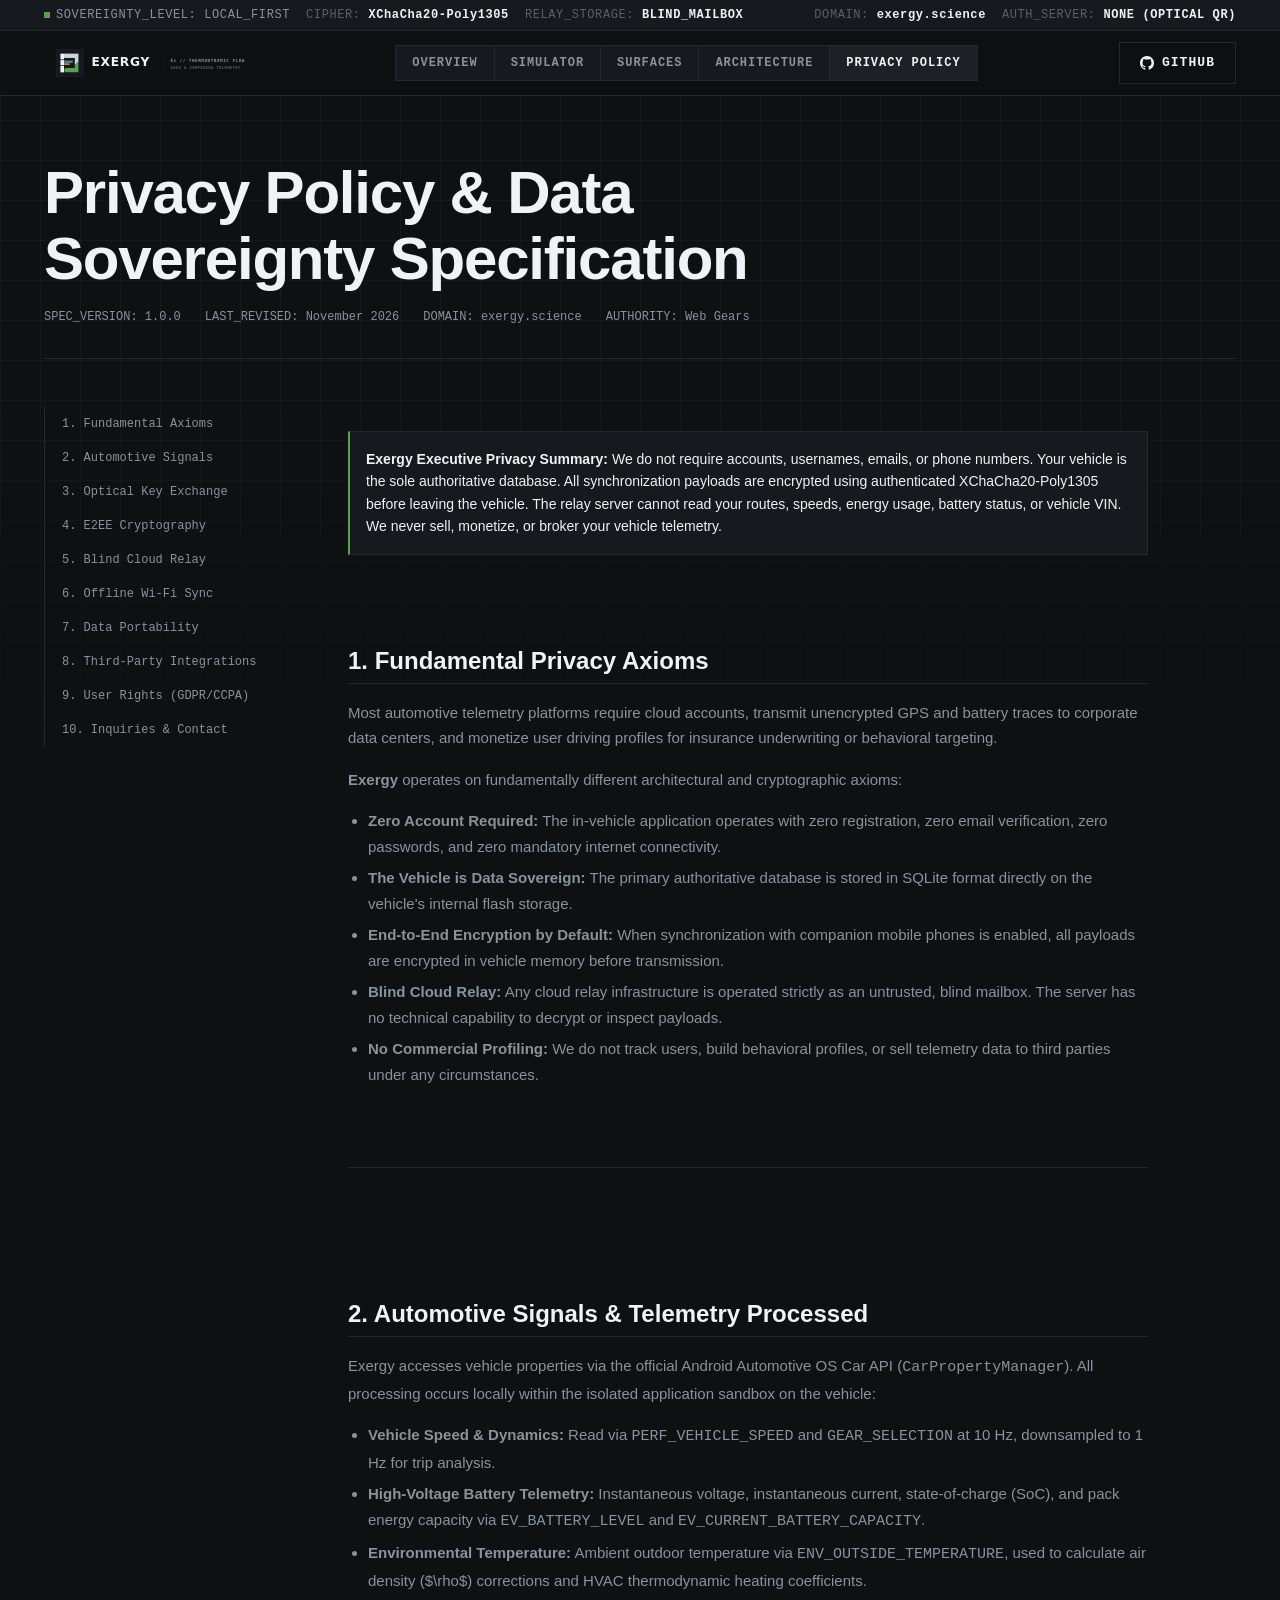
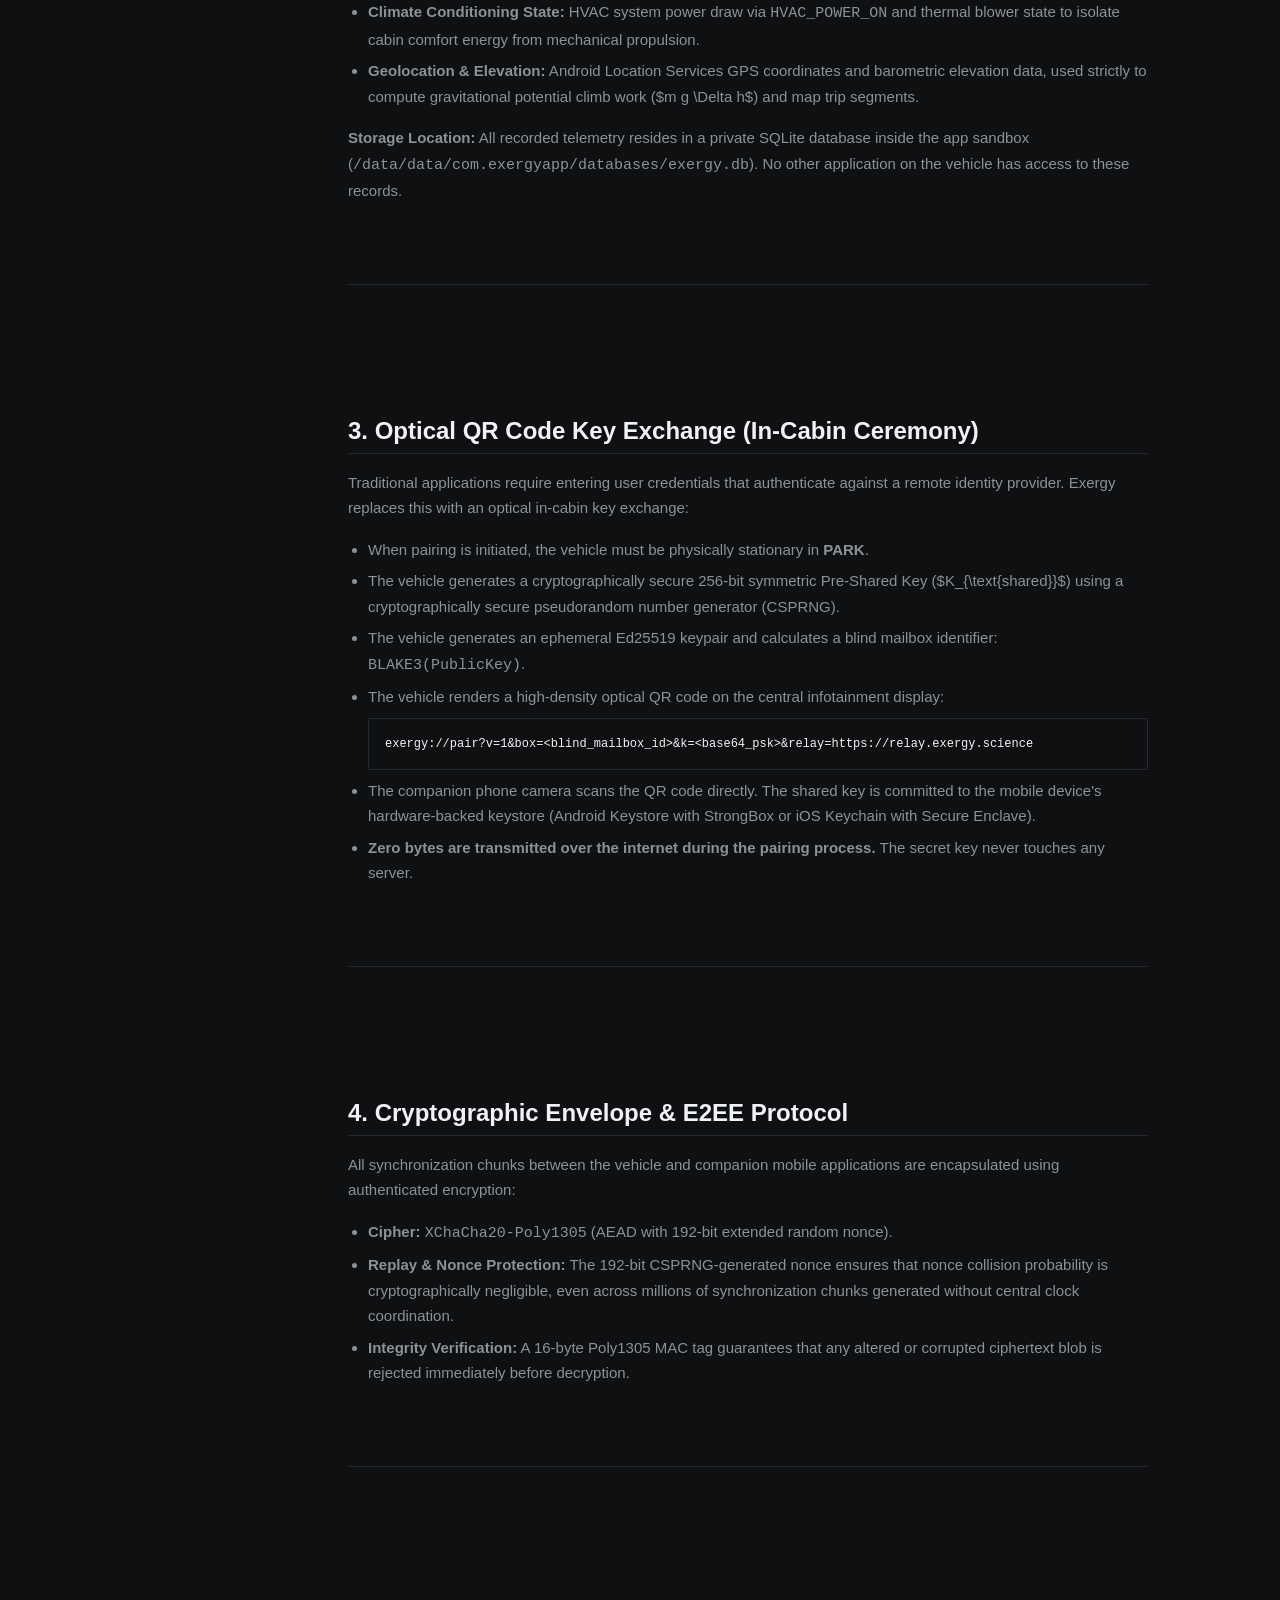
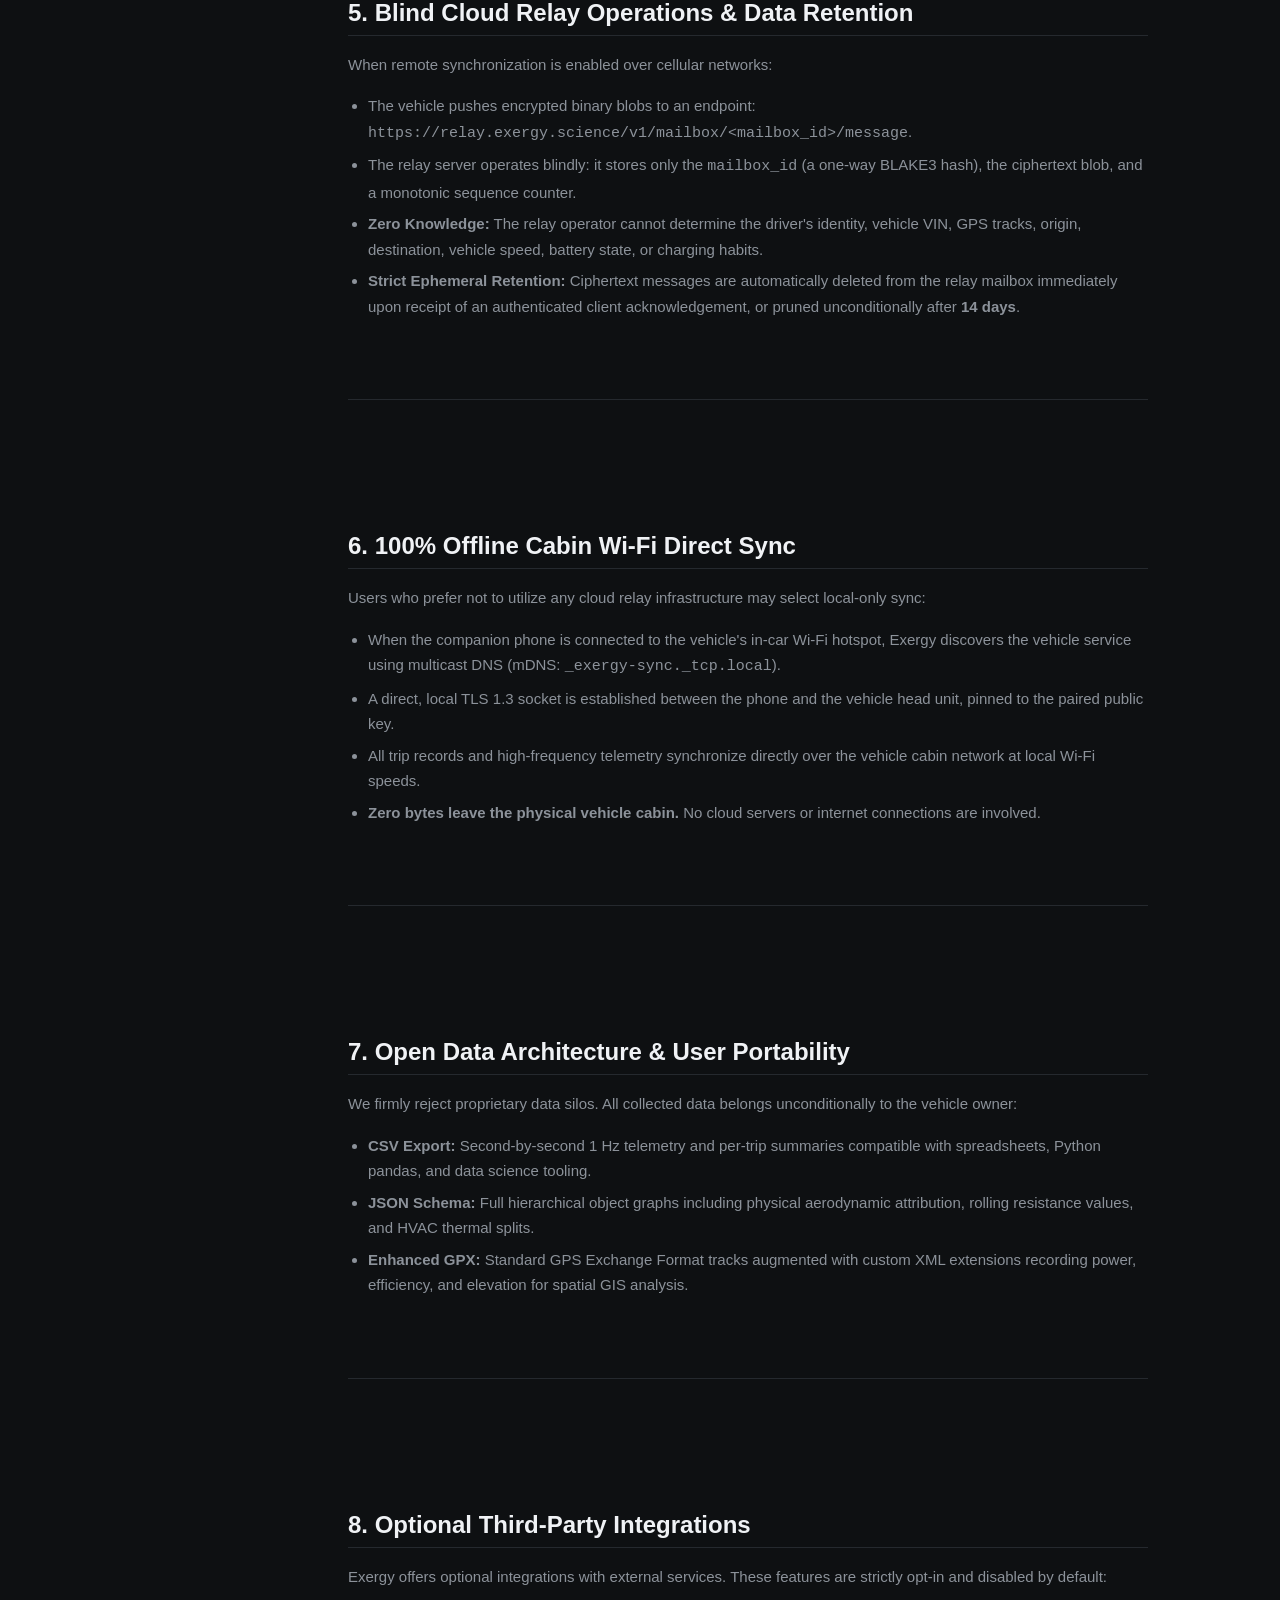
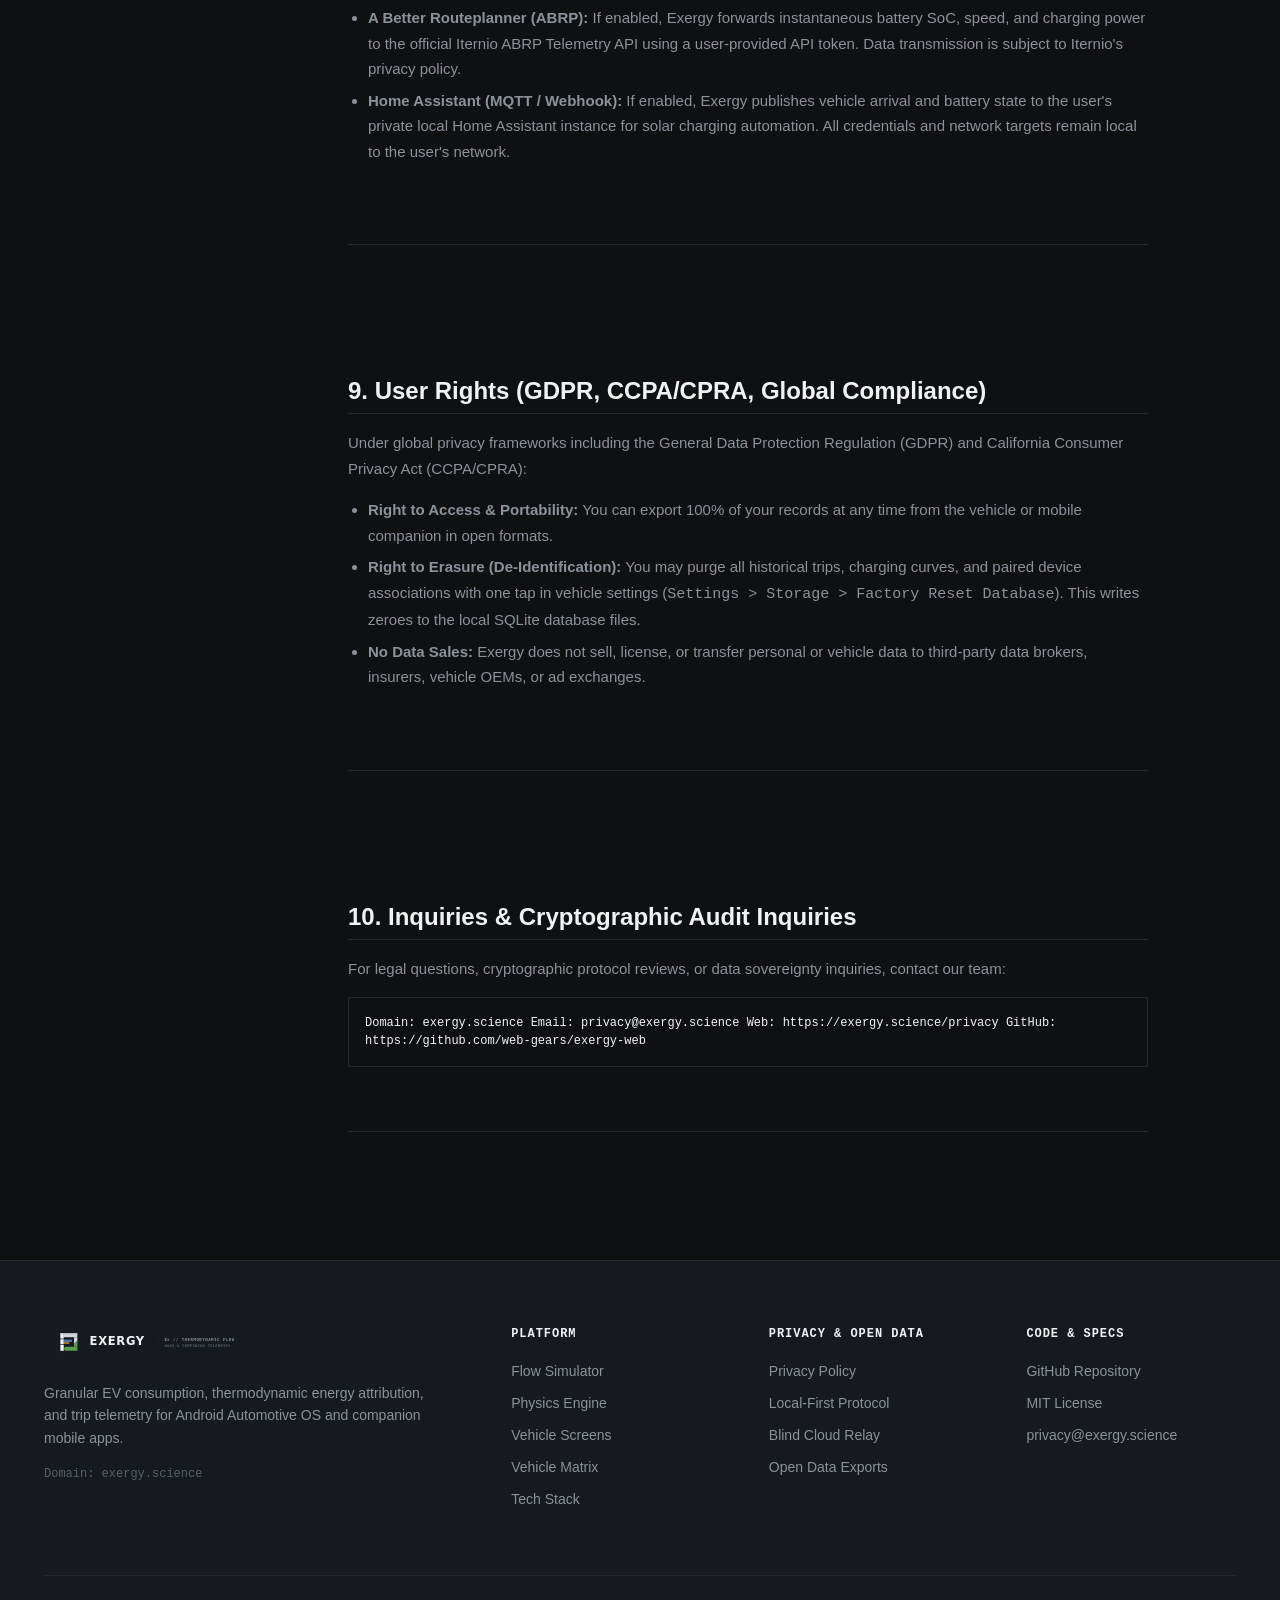
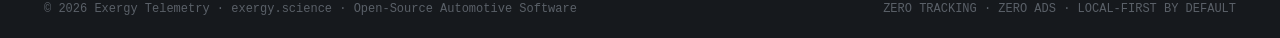
==== privacy/index.html @ 37d76671 "feat: landing page, privacy policy, and vercel deployment config for exergy.science" ====
<!DOCTYPE html>
<html lang="en">
<head>
  <meta charset="UTF-8">
  <meta name="viewport" content="width=device-width, initial-scale=1.0">
  <title>Privacy Policy — Exergy Telemetry (exergy.science)</title>
  <meta name="description" content="Official Privacy Policy and Zero-Knowledge Data Sovereignty Specification for Exergy EV telemetry on Android Automotive OS and companion mobile apps.">
  <link rel="canonical" href="https://exergy.science/privacy">

  <!-- Open Graph / Meta -->
  <meta property="og:type" content="article">
  <meta property="og:url" content="https://exergy.science/privacy">
  <meta property="og:title" content="Privacy Policy — Exergy Telemetry">
  <meta property="og:description" content="Local-first data sovereignty, zero-knowledge E2EE sync, and automotive telemetry privacy specification.">
  <meta property="og:image" content="https://exergy.science/assets/images/flow-car.jpg">

  <link rel="icon" type="image/svg+xml" href="/assets/favicon.svg">
  <link rel="stylesheet" href="/assets/css/style.css">
</head>
<body>

  <!-- Background Technical Drafting Grid -->
  <div class="drafting-grid-bg" aria-hidden="true"></div>

  <!-- Real-Time Telemetry Ticker -->
  <aside class="telemetry-ticker" aria-label="Privacy Protocol Specification">
    <div class="container">
      <div class="ticker-left">
        <span><span class="status-dot"></span>SOVEREIGNTY_LEVEL: LOCAL_FIRST</span>
        <span><span class="ticker-tag">CIPHER:</span> <span class="ticker-val">XChaCha20-Poly1305</span></span>
        <span><span class="ticker-tag">RELAY_STORAGE:</span> <span class="ticker-val">BLIND_MAILBOX</span></span>
      </div>
      <div class="ticker-right">
        <span><span class="ticker-tag">DOMAIN:</span> <span class="ticker-val">exergy.science</span></span>
        <span><span class="ticker-tag">AUTH_SERVER:</span> <span class="ticker-val">NONE (OPTICAL QR)</span></span>
      </div>
    </div>
  </aside>

  <!-- Global Site Header -->
  <header class="site-header">
    <div class="container">
      <a href="/" class="logo-link" aria-label="Exergy Homepage">
        <img src="/assets/logo.svg" alt="Exergy Logo" width="210" height="36">
      </a>
      
      <nav class="nav-links" aria-label="Main Navigation">
        <a href="/" class="nav-link">Overview</a>
        <a href="/#simulator" class="nav-link">Simulator</a>
        <a href="/#surfaces" class="nav-link">Surfaces</a>
        <a href="/#architecture" class="nav-link">Architecture</a>
        <a href="/privacy" class="nav-link active">Privacy Policy</a>
      </nav>

      <div class="header-actions">
        <a href="https://github.com/web-gears/exergy-web" target="_blank" rel="noopener noreferrer" class="btn btn-outline">
          <svg width="14" height="14" viewBox="0 0 24 24" fill="currentColor" aria-hidden="true">
            <path d="M12 0C5.37 0 0 5.37 0 12c0 5.31 3.435 9.795 8.205 11.385.6.105.825-.255.825-.57 0-.285-.015-1.23-.015-2.235-3.015.555-3.795-.735-4.035-1.41-.135-.345-.72-1.41-1.23-1.695-.42-.225-1.02-.78-.015-.795.945-.015 1.62.87 1.845 1.23 1.08 1.815 2.805 1.305 3.495.99.105-.78.42-1.305.765-1.605-2.67-.3-5.46-1.335-5.46-5.925 0-1.305.465-2.385 1.23-3.225-.12-.3-.54-1.53.12-3.18 0 0 1.005-.315 3.3 1.23.96-.27 1.98-.405 3-.405s2.04.135 3 .405c2.295-1.56 3.3-1.23 3.3-1.23.66 1.65.24 2.88.12 3.18.765.84 1.23 1.905 1.23 3.225 0 4.605-2.805 5.625-5.475 5.925.435.375.81 1.095.81 2.22 0 1.605-.015 2.895-.015 3.3 0 .315.225.69.825.57A12.02 12.02 0 0024 12c0-6.63-5.37-12-12-12z"/>
          </svg>
          GitHub
        </a>
      </div>
    </div>
  </header>

  <main class="doc-page">
    <div class="container">
      <div class="doc-header">
        <h1 class="hero-title" style="margin-bottom: var(--spacing-sm);">Privacy Policy &amp; Data Sovereignty Specification</h1>
        <div class="doc-meta">
          <span>SPEC_VERSION: 1.0.0</span>
          <span>LAST_REVISED: November 2026</span>
          <span>DOMAIN: exergy.science</span>
          <span>AUTHORITY: Web Gears</span>
        </div>
      </div>

      <div class="doc-content">
        <!-- Sidebar Navigation -->
        <aside class="doc-sidebar" aria-label="Privacy Sections">
          <nav class="doc-nav">
            <a href="#principles" class="active">1. Fundamental Axioms</a>
            <a href="#signals">2. Automotive Signals</a>
            <a href="#pairing">3. Optical Key Exchange</a>
            <a href="#encryption">4. E2EE Cryptography</a>
            <a href="#relay">5. Blind Cloud Relay</a>
            <a href="#offline">6. Offline Wi-Fi Sync</a>
            <a href="#exports">7. Data Portability</a>
            <a href="#thirdparty">8. Third-Party Integrations</a>
            <a href="#rights">9. User Rights (GDPR/CCPA)</a>
            <a href="#contact">10. Inquiries &amp; Contact</a>
          </nav>
        </aside>

        <!-- Main Document Body -->
        <article class="doc-body">
          <div class="doc-callout">
            <strong>Exergy Executive Privacy Summary:</strong> 
            We do not require accounts, usernames, emails, or phone numbers. 
            Your vehicle is the sole authoritative database. 
            All synchronization payloads are encrypted using authenticated XChaCha20-Poly1305 before leaving the vehicle. 
            The relay server cannot read your routes, speeds, energy usage, battery status, or vehicle VIN. 
            We never sell, monetize, or broker your vehicle telemetry.
          </div>

          <section id="principles" class="doc-section">
            <h2>1. Fundamental Privacy Axioms</h2>
            <p>
              Most automotive telemetry platforms require cloud accounts, transmit unencrypted GPS and battery traces to corporate data centers, and monetize user driving profiles for insurance underwriting or behavioral targeting.
            </p>
            <p>
              <strong>Exergy</strong> operates on fundamentally different architectural and cryptographic axioms:
            </p>
            <ul>
              <li><strong>Zero Account Required:</strong> The in-vehicle application operates with zero registration, zero email verification, zero passwords, and zero mandatory internet connectivity.</li>
              <li><strong>The Vehicle is Data Sovereign:</strong> The primary authoritative database is stored in SQLite format directly on the vehicle's internal flash storage.</li>
              <li><strong>End-to-End Encryption by Default:</strong> When synchronization with companion mobile phones is enabled, all payloads are encrypted in vehicle memory before transmission.</li>
              <li><strong>Blind Cloud Relay:</strong> Any cloud relay infrastructure is operated strictly as an untrusted, blind mailbox. The server has no technical capability to decrypt or inspect payloads.</li>
              <li><strong>No Commercial Profiling:</strong> We do not track users, build behavioral profiles, or sell telemetry data to third parties under any circumstances.</li>
            </ul>
          </section>

          <section id="signals" class="doc-section">
            <h2>2. Automotive Signals &amp; Telemetry Processed</h2>
            <p>
              Exergy accesses vehicle properties via the official Android Automotive OS Car API (<code>CarPropertyManager</code>). All processing occurs locally within the isolated application sandbox on the vehicle:
            </p>
            <ul>
              <li><strong>Vehicle Speed &amp; Dynamics:</strong> Read via <code>PERF_VEHICLE_SPEED</code> and <code>GEAR_SELECTION</code> at 10 Hz, downsampled to 1 Hz for trip analysis.</li>
              <li><strong>High-Voltage Battery Telemetry:</strong> Instantaneous voltage, instantaneous current, state-of-charge (SoC), and pack energy capacity via <code>EV_BATTERY_LEVEL</code> and <code>EV_CURRENT_BATTERY_CAPACITY</code>.</li>
              <li><strong>Environmental Temperature:</strong> Ambient outdoor temperature via <code>ENV_OUTSIDE_TEMPERATURE</code>, used to calculate air density ($\rho$) corrections and HVAC thermodynamic heating coefficients.</li>
              <li><strong>Climate Conditioning State:</strong> HVAC system power draw via <code>HVAC_POWER_ON</code> and thermal blower state to isolate cabin comfort energy from mechanical propulsion.</li>
              <li><strong>Geolocation &amp; Elevation:</strong> Android Location Services GPS coordinates and barometric elevation data, used strictly to compute gravitational potential climb work ($m g \Delta h$) and map trip segments.</li>
            </ul>
            <p>
              <strong>Storage Location:</strong> All recorded telemetry resides in a private SQLite database inside the app sandbox (<code>/data/data/com.exergyapp/databases/exergy.db</code>). No other application on the vehicle has access to these records.
            </p>
          </section>

          <section id="pairing" class="doc-section">
            <h2>3. Optical QR Code Key Exchange (In-Cabin Ceremony)</h2>
            <p>
              Traditional applications require entering user credentials that authenticate against a remote identity provider. Exergy replaces this with an optical in-cabin key exchange:
            </p>
            <ul>
              <li>When pairing is initiated, the vehicle must be physically stationary in <strong>PARK</strong>.</li>
              <li>The vehicle generates a cryptographically secure 256-bit symmetric Pre-Shared Key ($K_{\text{shared}}$) using a cryptographically secure pseudorandom number generator (CSPRNG).</li>
              <li>The vehicle generates an ephemeral Ed25519 keypair and calculates a blind mailbox identifier: <code>BLAKE3(PublicKey)</code>.</li>
              <li>The vehicle renders a high-density optical QR code on the central infotainment display:
                <pre class="code-block" style="margin: 8px 0;">exergy://pair?v=1&amp;box=&lt;blind_mailbox_id&gt;&amp;k=&lt;base64_psk&gt;&amp;relay=https://relay.exergy.science</pre>
              </li>
              <li>The companion phone camera scans the QR code directly. The shared key is committed to the mobile device's hardware-backed keystore (Android Keystore with StrongBox or iOS Keychain with Secure Enclave).</li>
              <li><strong>Zero bytes are transmitted over the internet during the pairing process.</strong> The secret key never touches any server.</li>
            </ul>
          </section>

          <section id="encryption" class="doc-section">
            <h2>4. Cryptographic Envelope &amp; E2EE Protocol</h2>
            <p>
              All synchronization chunks between the vehicle and companion mobile applications are encapsulated using authenticated encryption:
            </p>
            <ul>
              <li><strong>Cipher:</strong> <code>XChaCha20-Poly1305</code> (AEAD with 192-bit extended random nonce).</li>
              <li><strong>Replay &amp; Nonce Protection:</strong> The 192-bit CSPRNG-generated nonce ensures that nonce collision probability is cryptographically negligible, even across millions of synchronization chunks generated without central clock coordination.</li>
              <li><strong>Integrity Verification:</strong> A 16-byte Poly1305 MAC tag guarantees that any altered or corrupted ciphertext blob is rejected immediately before decryption.</li>
            </ul>
          </section>

          <section id="relay" class="doc-section">
            <h2>5. Blind Cloud Relay Operations &amp; Data Retention</h2>
            <p>
              When remote synchronization is enabled over cellular networks:
            </p>
            <ul>
              <li>The vehicle pushes encrypted binary blobs to an endpoint: <code>https://relay.exergy.science/v1/mailbox/&lt;mailbox_id&gt;/message</code>.</li>
              <li>The relay server operates blindly: it stores only the <code>mailbox_id</code> (a one-way BLAKE3 hash), the ciphertext blob, and a monotonic sequence counter.</li>
              <li><strong>Zero Knowledge:</strong> The relay operator cannot determine the driver's identity, vehicle VIN, GPS tracks, origin, destination, vehicle speed, battery state, or charging habits.</li>
              <li><strong>Strict Ephemeral Retention:</strong> Ciphertext messages are automatically deleted from the relay mailbox immediately upon receipt of an authenticated client acknowledgement, or pruned unconditionally after <strong>14 days</strong>.</li>
            </ul>
          </section>

          <section id="offline" class="doc-section">
            <h2>6. 100% Offline Cabin Wi-Fi Direct Sync</h2>
            <p>
              Users who prefer not to utilize any cloud relay infrastructure may select local-only sync:
            </p>
            <ul>
              <li>When the companion phone is connected to the vehicle's in-car Wi-Fi hotspot, Exergy discovers the vehicle service using multicast DNS (mDNS: <code>_exergy-sync._tcp.local</code>).</li>
              <li>A direct, local TLS 1.3 socket is established between the phone and the vehicle head unit, pinned to the paired public key.</li>
              <li>All trip records and high-frequency telemetry synchronize directly over the vehicle cabin network at local Wi-Fi speeds.</li>
              <li><strong>Zero bytes leave the physical vehicle cabin.</strong> No cloud servers or internet connections are involved.</li>
            </ul>
          </section>

          <section id="exports" class="doc-section">
            <h2>7. Open Data Architecture &amp; User Portability</h2>
            <p>
              We firmly reject proprietary data silos. All collected data belongs unconditionally to the vehicle owner:
            </p>
            <ul>
              <li><strong>CSV Export:</strong> Second-by-second 1 Hz telemetry and per-trip summaries compatible with spreadsheets, Python pandas, and data science tooling.</li>
              <li><strong>JSON Schema:</strong> Full hierarchical object graphs including physical aerodynamic attribution, rolling resistance values, and HVAC thermal splits.</li>
              <li><strong>Enhanced GPX:</strong> Standard GPS Exchange Format tracks augmented with custom XML extensions recording power, efficiency, and elevation for spatial GIS analysis.</li>
            </ul>
          </section>

          <section id="thirdparty" class="doc-section">
            <h2>8. Optional Third-Party Integrations</h2>
            <p>
              Exergy offers optional integrations with external services. These features are strictly opt-in and disabled by default:
            </p>
            <ul>
              <li><strong>A Better Routeplanner (ABRP):</strong> If enabled, Exergy forwards instantaneous battery SoC, speed, and charging power to the official Iternio ABRP Telemetry API using a user-provided API token. Data transmission is subject to Iternio's privacy policy.</li>
              <li><strong>Home Assistant (MQTT / Webhook):</strong> If enabled, Exergy publishes vehicle arrival and battery state to the user's private local Home Assistant instance for solar charging automation. All credentials and network targets remain local to the user's network.</li>
            </ul>
          </section>

          <section id="rights" class="doc-section">
            <h2>9. User Rights (GDPR, CCPA/CPRA, Global Compliance)</h2>
            <p>
              Under global privacy frameworks including the General Data Protection Regulation (GDPR) and California Consumer Privacy Act (CCPA/CPRA):
            </p>
            <ul>
              <li><strong>Right to Access &amp; Portability:</strong> You can export 100% of your records at any time from the vehicle or mobile companion in open formats.</li>
              <li><strong>Right to Erasure (De-Identification):</strong> You may purge all historical trips, charging curves, and paired device associations with one tap in vehicle settings (<code>Settings &gt; Storage &gt; Factory Reset Database</code>). This writes zeroes to the local SQLite database files.</li>
              <li><strong>No Data Sales:</strong> Exergy does not sell, license, or transfer personal or vehicle data to third-party data brokers, insurers, vehicle OEMs, or ad exchanges.</li>
            </ul>
          </section>

          <section id="contact" class="doc-section">
            <h2>10. Inquiries &amp; Cryptographic Audit Inquiries</h2>
            <p>
              For legal questions, cryptographic protocol reviews, or data sovereignty inquiries, contact our team:
            </p>
            <div class="code-block" style="margin-top: 12px;">
Domain: exergy.science
Email:  privacy@exergy.science
Web:    https://exergy.science/privacy
GitHub: https://github.com/web-gears/exergy-web</div>
          </section>
        </article>
      </div>
    </div>
  </main>

  <!-- Site Footer -->
  <footer class="site-footer">
    <div class="container">
      <div class="footer-grid">
        <div class="footer-brand">
          <img src="/assets/logo.svg" alt="Exergy" width="200" height="34">
          <p>
            Granular EV consumption, thermodynamic energy attribution, and trip telemetry for Android Automotive OS and companion mobile apps.
          </p>
          <div style="margin-top: 16px; font-family: var(--font-mono); font-size: 0.75rem; color: var(--text-muted);">
            Domain: <code>exergy.science</code>
          </div>
        </div>

        <div class="footer-col">
          <h5>Platform</h5>
          <ul class="footer-links">
            <li><a href="/#simulator">Flow Simulator</a></li>
            <li><a href="/#physics">Physics Engine</a></li>
            <li><a href="/#surfaces">Vehicle Screens</a></li>
            <li><a href="/#compatibility">Vehicle Matrix</a></li>
            <li><a href="/#architecture">Tech Stack</a></li>
          </ul>
        </div>

        <div class="footer-col">
          <h5>Privacy &amp; Open Data</h5>
          <ul class="footer-links">
            <li><a href="/privacy">Privacy Policy</a></li>
            <li><a href="/#privacy">Local-First Protocol</a></li>
            <li><a href="/#privacy">Blind Cloud Relay</a></li>
            <li><a href="/#privacy">Open Data Exports</a></li>
          </ul>
        </div>

        <div class="footer-col">
          <h5>Code &amp; Specs</h5>
          <ul class="footer-links">
            <li><a href="https://github.com/web-gears/exergy-web" target="_blank" rel="noopener noreferrer">GitHub Repository</a></li>
            <li><a href="https://github.com/web-gears/exergy-web/blob/main/LICENSE" target="_blank" rel="noopener noreferrer">MIT License</a></li>
            <li><a href="mailto:privacy@exergy.science">privacy@exergy.science</a></li>
          </ul>
        </div>
      </div>

      <div class="footer-bottom">
        <div>© 2026 Exergy Telemetry · exergy.science · Open-Source Automotive Software</div>
        <div>ZERO TRACKING · ZERO ADS · LOCAL-FIRST BY DEFAULT</div>
      </div>
    </div>
  </footer>

  <script src="/assets/js/main.js"></script>
</body>
</html>
---- assets/css/style.css ----
/* ==========================================================================
   EXERGY // THERMODYNAMIC EV TELEMETRY DESIGN SYSTEM
   Direction 2: Thermodynamic Sankey & Grassmann Flow
   Drafting grid, zero radius, 1px hairlines, tabular figures, physical sinks
   ========================================================================== */

:root {
  --canvas-dark: #0E1012;
  --surface-dark: #16191D;
  --surface-elevated: #1D2126;
  --surface-active: #22272E;
  --border-hairline: #25292E;
  --border-active: #383E46;
  --border-focus: #FFFFFF;
  --border-subtle: #1C2024;

  --text-primary: #F0F2F5;
  --text-secondary: #8C929A;
  --text-muted: #5A6068;

  /* Thermodynamic Energy Sink Streams */
  --sink-traction: #D0D4D8;
  --sink-climate: #4E79A7;
  --sink-climb: #E19C24;
  --sink-auxiliary: #9B7BB8;
  --sink-standby: #33373B;
  --sink-regen: #59A14F;

  --font-sans: 'Inter', -apple-system, BlinkMacSystemFont, "Segoe UI", Roboto, "Helvetica Neue", Arial, sans-serif;
  --font-mono: 'JetBrains Mono', 'Roboto Mono', 'SF Mono', Menlo, Consolas, "Liberation Mono", monospace;

  --spacing-xs: 4px;
  --spacing-sm: 8px;
  --spacing-md: 16px;
  --spacing-lg: 24px;
  --spacing-xl: 32px;
  --spacing-2xl: 48px;
  --spacing-3xl: 64px;

  --container-max: 1240px;
}

/* Base Reset & Reset Geometry to Strict 0px Radius */
*, *::before, *::after {
  box-sizing: border-box;
  margin: 0;
  padding: 0;
  border-radius: 0 !important;
}

html {
  font-size: 16px;
  background-color: var(--canvas-dark);
  color: var(--text-primary);
  font-family: var(--font-sans);
  line-height: 1.5;
  text-rendering: optimizeLegibility;
  -webkit-font-smoothing: antialiased;
  -moz-osx-font-smoothing: grayscale;
  scroll-behavior: smooth;
}

body {
  min-height: 100vh;
  background-color: var(--canvas-dark);
  color: var(--text-primary);
  display: flex;
  flex-direction: column;
  position: relative;
  overflow-x: hidden;
}

/* Browser Surface Styling */
::selection {
  background: var(--sink-climate);
  color: #FFFFFF;
}

::-webkit-scrollbar {
  width: 8px;
  height: 8px;
}

::-webkit-scrollbar-track {
  background: var(--canvas-dark);
  border-left: 1px solid var(--border-hairline);
}

::-webkit-scrollbar-thumb {
  background: var(--border-active);
  border: 1px solid var(--canvas-dark);
}

::-webkit-scrollbar-thumb:hover {
  background: var(--text-muted);
}

a {
  color: inherit;
  text-decoration: none;
}

a:focus-visible, button:focus-visible, input:focus-visible {
  outline: 1px solid var(--border-focus);
  outline-offset: 2px;
}

button {
  font-family: inherit;
  cursor: pointer;
  background: none;
  border: none;
}

/* Engineering Drafting Grid Background */
.drafting-grid-bg {
  position: absolute;
  top: 0;
  left: 0;
  right: 0;
  height: 800px;
  background-image: 
    linear-gradient(to right, rgba(37, 41, 46, 0.35) 1px, transparent 1px),
    linear-gradient(to bottom, rgba(37, 41, 46, 0.35) 1px, transparent 1px);
  background-size: 40px 40px;
  pointer-events: none;
  z-index: 0;
  mask-image: linear-gradient(to bottom, black 50%, transparent 100%);
  -webkit-mask-image: linear-gradient(to bottom, black 50%, transparent 100%);
}

.container {
  width: 100%;
  max-width: var(--container-max);
  margin-left: auto;
  margin-right: auto;
  padding-left: var(--spacing-lg);
  padding-right: var(--spacing-lg);
  position: relative;
  z-index: 1;
}

/* Top Telemetry Ticker Bar */
.telemetry-ticker {
  background: var(--surface-dark);
  border-bottom: 1px solid var(--border-hairline);
  font-family: var(--font-mono);
  font-size: 0.75rem;
  letter-spacing: 0.05em;
  color: var(--text-secondary);
  padding: 6px 0;
  position: relative;
  z-index: 50;
}

.telemetry-ticker .container {
  display: flex;
  align-items: center;
  justify-content: space-between;
  flex-wrap: wrap;
  gap: var(--spacing-md);
}

.ticker-left, .ticker-right {
  display: flex;
  align-items: center;
  gap: var(--spacing-md);
}

.status-dot {
  display: inline-block;
  width: 6px;
  height: 6px;
  background-color: var(--sink-regen);
  margin-right: 6px;
}

.ticker-tag {
  color: var(--text-muted);
}

.ticker-val {
  color: var(--text-primary);
  font-variant-numeric: tabular-nums;
  font-weight: 600;
}

/* Primary Header */
.site-header {
  background: rgba(14, 16, 18, 0.95);
  backdrop-filter: blur(8px);
  border-bottom: 1px solid var(--border-hairline);
  position: sticky;
  top: 0;
  z-index: 100;
}

.site-header .container {
  display: flex;
  align-items: center;
  justify-content: space-between;
  height: 64px;
}

.logo-link {
  display: flex;
  align-items: center;
  gap: var(--spacing-sm);
}

.nav-links {
  display: flex;
  align-items: center;
  gap: 1px;
  background: var(--border-hairline);
  border: 1px solid var(--border-hairline);
}

.nav-link {
  background: var(--surface-dark);
  padding: 8px 16px;
  font-family: var(--font-mono);
  font-size: 0.75rem;
  font-weight: 600;
  letter-spacing: 0.08em;
  text-transform: uppercase;
  color: var(--text-secondary);
  transition: color 0.15s ease, background 0.15s ease;
}

.nav-link:hover, .nav-link.active {
  background: var(--surface-elevated);
  color: var(--text-primary);
}

.header-actions {
  display: flex;
  align-items: center;
  gap: var(--spacing-md);
}

/* Hairline Buttons */
.btn {
  display: inline-flex;
  align-items: center;
  justify-content: center;
  gap: var(--spacing-sm);
  padding: 10px 20px;
  font-family: var(--font-mono);
  font-size: 0.8125rem;
  font-weight: 700;
  letter-spacing: 0.08em;
  text-transform: uppercase;
  transition: all 0.15s ease;
  white-space: nowrap;
}

.btn-primary {
  background: var(--text-primary);
  color: var(--canvas-dark);
  border: 1px solid var(--text-primary);
}

.btn-primary:hover {
  background: #FFFFFF;
  border-color: #FFFFFF;
  box-shadow: 0 0 0 1px #FFFFFF;
}

.btn-outline {
  background: transparent;
  color: var(--text-primary);
  border: 1px solid var(--border-hairline);
}

.btn-outline:hover {
  background: var(--surface-dark);
  border-color: var(--text-secondary);
}

.btn-sink-regen {
  background: rgba(89, 161, 79, 0.1);
  border: 1px solid var(--sink-regen);
  color: #71BF65;
}

.btn-sink-regen:hover {
  background: rgba(89, 161, 79, 0.2);
}

/* Typography Scale */
h1, h2, h3, h4 {
  font-family: var(--font-sans);
  color: var(--text-primary);
  font-feature-settings: "tnum" 1, "zero" 1;
  font-variant-numeric: tabular-nums;
}

.hero-title {
  font-size: clamp(2.25rem, 5vw, 3.75rem);
  font-weight: 700;
  line-height: 1.1;
  letter-spacing: -0.02em;
  margin-bottom: var(--spacing-lg);
  max-width: 820px;
}

.hero-subtitle {
  font-size: clamp(1rem, 2vw, 1.25rem);
  font-weight: 400;
  line-height: 1.6;
  color: var(--text-secondary);
  max-width: 760px;
  margin-bottom: var(--spacing-xl);
}

.section-title {
  font-size: clamp(1.75rem, 3.5vw, 2.5rem);
  font-weight: 700;
  line-height: 1.15;
  letter-spacing: -0.015em;
  margin-bottom: var(--spacing-md);
}

.section-desc {
  font-size: 1.0625rem;
  line-height: 1.6;
  color: var(--text-secondary);
  max-width: 720px;
  margin-bottom: var(--spacing-2xl);
}

.mono-heading {
  font-family: var(--font-mono);
  font-size: 0.8125rem;
  font-weight: 700;
  letter-spacing: 0.08em;
  text-transform: uppercase;
  color: var(--text-muted);
}

/* Sections Structure */
section {
  padding: var(--spacing-3xl) 0;
  position: relative;
  border-bottom: 1px solid var(--border-hairline);
}

/* Hero Section */
.hero-section {
  padding-top: var(--spacing-3xl);
  padding-bottom: var(--spacing-3xl);
}

.hero-top-meta {
  display: flex;
  align-items: center;
  gap: var(--spacing-md);
  margin-bottom: var(--spacing-lg);
  flex-wrap: wrap;
}

.badge-hairline {
  display: inline-flex;
  align-items: center;
  gap: 6px;
  border: 1px solid var(--border-hairline);
  background: var(--surface-dark);
  padding: 4px 10px;
  font-family: var(--font-mono);
  font-size: 0.75rem;
  font-weight: 600;
  letter-spacing: 0.06em;
  color: var(--text-secondary);
  text-transform: uppercase;
}

.badge-hairline.highlight {
  border-color: var(--sink-climate);
  color: #7AA2CF;
}

.hero-cta-group {
  display: flex;
  align-items: center;
  gap: var(--spacing-md);
  flex-wrap: wrap;
  margin-bottom: var(--spacing-3xl);
}

/* Interactive Grassmann / Sankey Telemetry Console */
.flow-simulator-deck {
  background: var(--surface-dark);
  border: 1px solid var(--border-hairline);
  padding: var(--spacing-xl);
  margin-top: var(--spacing-xl);
}

.deck-header {
  display: flex;
  align-items: center;
  justify-content: space-between;
  border-bottom: 1px solid var(--border-hairline);
  padding-bottom: var(--spacing-md);
  margin-bottom: var(--spacing-lg);
  flex-wrap: wrap;
  gap: var(--spacing-md);
}

.deck-title {
  display: flex;
  align-items: center;
  gap: var(--spacing-md);
}

.deck-title h3 {
  font-size: 1.125rem;
  font-weight: 600;
}

.deck-controls {
  display: grid;
  grid-template-columns: repeat(auto-fit, minmax(200px, 1fr));
  gap: var(--spacing-md);
  margin-bottom: var(--spacing-xl);
  background: var(--canvas-dark);
  border: 1px solid var(--border-hairline);
  padding: var(--spacing-md);
}

.control-item {
  display: flex;
  flex-direction: column;
  gap: 6px;
}

.control-label {
  font-family: var(--font-mono);
  font-size: 0.6875rem;
  font-weight: 700;
  text-transform: uppercase;
  letter-spacing: 0.08em;
  color: var(--text-secondary);
  display: flex;
  justify-content: space-between;
}

.control-val {
  color: var(--text-primary);
  font-variant-numeric: tabular-nums;
  font-weight: 700;
}

input[type="range"] {
  -webkit-appearance: none;
  appearance: none;
  width: 100%;
  height: 4px;
  background: var(--border-hairline);
  outline: none;
}

input[type="range"]::-webkit-slider-thumb {
  -webkit-appearance: none;
  appearance: none;
  width: 14px;
  height: 14px;
  background: var(--text-primary);
  cursor: pointer;
  border: 1px solid var(--canvas-dark);
}

input[type="range"]::-moz-range-thumb {
  width: 14px;
  height: 14px;
  background: var(--text-primary);
  cursor: pointer;
  border: 1px solid var(--canvas-dark);
}

/* Segmented Switcher for HVAC Mode */
.segmented-mode-switch {
  display: flex;
  border: 1px solid var(--border-hairline);
  background: var(--canvas-dark);
}

.mode-btn {
  flex: 1;
  padding: 6px 10px;
  font-family: var(--font-mono);
  font-size: 0.6875rem;
  font-weight: 700;
  letter-spacing: 0.06em;
  text-transform: uppercase;
  color: var(--text-secondary);
  text-align: center;
  border-right: 1px solid var(--border-hairline);
  transition: all 0.1s ease;
}

.mode-btn:last-child {
  border-right: none;
}

.mode-btn.active {
  background: var(--surface-elevated);
  color: var(--text-primary);
}

/* SVG Sankey Diagram Canvas */
.flow-svg-container {
  width: 100%;
  background: var(--canvas-dark);
  border: 1px solid var(--border-hairline);
  padding: var(--spacing-lg);
  overflow-x: auto;
}

.flow-svg {
  width: 100%;
  min-width: 720px;
  height: auto;
  display: block;
}

/* Physics Attribution Breakdown Section */
.attribution-grid {
  display: grid;
  grid-template-columns: repeat(auto-fit, minmax(320px, 1fr));
  gap: var(--spacing-lg);
}

.physics-card {
  background: var(--surface-dark);
  border: 1px solid var(--border-hairline);
  padding: var(--spacing-lg);
  display: flex;
  flex-direction: column;
}

.physics-header {
  display: flex;
  align-items: center;
  justify-content: space-between;
  margin-bottom: var(--spacing-md);
  padding-bottom: var(--spacing-sm);
  border-bottom: 1px solid var(--border-hairline);
}

.sink-indicator {
  display: inline-flex;
  align-items: center;
  gap: 8px;
  font-family: var(--font-mono);
  font-size: 0.75rem;
  font-weight: 700;
  letter-spacing: 0.08em;
  text-transform: uppercase;
}

.sink-bar {
  width: 10px;
  height: 10px;
}

.physics-formula {
  background: var(--canvas-dark);
  border: 1px solid var(--border-hairline);
  font-family: var(--font-mono);
  font-size: 0.8125rem;
  padding: var(--spacing-sm) var(--spacing-md);
  margin-bottom: var(--spacing-md);
  color: var(--text-primary);
}

.physics-body {
  font-size: 0.875rem;
  line-height: 1.6;
  color: var(--text-secondary);
  flex-grow: 1;
}

/* Side-by-Side Comparison Box */
.comparison-container {
  display: grid;
  grid-template-columns: 1fr 1fr;
  gap: 1px;
  background: var(--border-hairline);
  border: 1px solid var(--border-hairline);
  margin-top: var(--spacing-2xl);
}

.comparison-col {
  background: var(--surface-dark);
  padding: var(--spacing-xl);
}

.comparison-col.bad {
  border-left: 2px solid var(--text-muted);
}

.comparison-col.good {
  border-left: 2px solid var(--sink-regen);
}

.comparison-tag {
  font-family: var(--font-mono);
  font-size: 0.6875rem;
  font-weight: 700;
  letter-spacing: 0.08em;
  text-transform: uppercase;
  margin-bottom: var(--spacing-sm);
}

.comparison-col.bad .comparison-tag {
  color: var(--text-muted);
}

.comparison-col.good .comparison-tag {
  color: var(--sink-regen);
}

.comparison-metric {
  font-size: 2.25rem;
  font-weight: 700;
  font-variant-numeric: tabular-nums;
  margin-bottom: var(--spacing-sm);
}

.comparison-expl {
  font-size: 0.875rem;
  line-height: 1.6;
  color: var(--text-secondary);
}

/* Interactive Surface Showcase */
.showcase-deck {
  background: var(--surface-dark);
  border: 1px solid var(--border-hairline);
}

.showcase-tabs {
  display: flex;
  background: var(--border-hairline);
  gap: 1px;
  overflow-x: auto;
  border-bottom: 1px solid var(--border-hairline);
}

.showcase-tab {
  flex: 1;
  min-width: 180px;
  background: var(--surface-dark);
  padding: 16px 20px;
  font-family: var(--font-mono);
  font-size: 0.75rem;
  font-weight: 700;
  letter-spacing: 0.06em;
  text-transform: uppercase;
  color: var(--text-secondary);
  text-align: left;
  transition: all 0.15s ease;
  display: flex;
  flex-direction: column;
  gap: 4px;
}

.showcase-tab span.tab-sub {
  font-size: 0.6875rem;
  color: var(--text-muted);
  font-weight: 400;
}

.showcase-tab:hover {
  background: var(--surface-elevated);
  color: var(--text-primary);
}

.showcase-tab.active {
  background: var(--canvas-dark);
  color: var(--text-primary);
  border-bottom: 2px solid var(--border-focus);
}

.showcase-content {
  padding: var(--spacing-xl);
}

.showcase-panel {
  display: none;
  grid-template-columns: 1fr 1.25fr;
  gap: var(--spacing-2xl);
  align-items: center;
}

.showcase-panel.active {
  display: grid;
}

.showcase-info h3 {
  font-size: 1.5rem;
  font-weight: 700;
  margin-bottom: var(--spacing-md);
}

.showcase-info p {
  color: var(--text-secondary);
  font-size: 0.9375rem;
  line-height: 1.6;
  margin-bottom: var(--spacing-lg);
}

.showcase-specs {
  display: grid;
  grid-template-columns: 1fr 1fr;
  gap: var(--spacing-md);
  margin-bottom: var(--spacing-lg);
  border-top: 1px solid var(--border-hairline);
  padding-top: var(--spacing-md);
}

.spec-cell {
  display: flex;
  flex-direction: column;
  gap: 2px;
}

.spec-cell .key {
  font-family: var(--font-mono);
  font-size: 0.6875rem;
  color: var(--text-muted);
  text-transform: uppercase;
}

.spec-cell .val {
  font-family: var(--font-mono);
  font-size: 0.8125rem;
  font-weight: 600;
  color: var(--text-primary);
}

.showcase-media {
  background: var(--canvas-dark);
  border: 1px solid var(--border-hairline);
  position: relative;
  overflow: hidden;
}

.showcase-media img {
  width: 100%;
  height: auto;
  display: block;
  object-fit: cover;
}

.media-caption {
  padding: 8px 12px;
  border-top: 1px solid var(--border-hairline);
  font-family: var(--font-mono);
  font-size: 0.6875rem;
  color: var(--text-secondary);
  background: var(--surface-dark);
  display: flex;
  justify-content: space-between;
}

/* Privacy & Data Sovereignty Section */
.sovereignty-grid {
  display: grid;
  grid-template-columns: repeat(auto-fit, minmax(280px, 1fr));
  gap: var(--spacing-lg);
}

.sovereignty-card {
  background: var(--surface-dark);
  border: 1px solid var(--border-hairline);
  padding: var(--spacing-lg);
}

.sovereignty-card h4 {
  font-size: 1.125rem;
  font-weight: 600;
  margin-bottom: var(--spacing-sm);
  color: var(--text-primary);
}

.sovereignty-card p {
  font-size: 0.875rem;
  line-height: 1.6;
  color: var(--text-secondary);
}

.crypto-diagram {
  background: var(--canvas-dark);
  border: 1px solid var(--border-hairline);
  padding: var(--spacing-lg);
  margin-top: var(--spacing-2xl);
  font-family: var(--font-mono);
  font-size: 0.75rem;
  line-height: 1.4;
  color: var(--text-secondary);
  overflow-x: auto;
  white-space: pre;
}

/* Vehicle Compatibility Matrix */
.compat-table-container {
  border: 1px solid var(--border-hairline);
  background: var(--surface-dark);
  overflow-x: auto;
}

.compat-table {
  width: 100%;
  border-collapse: collapse;
  text-align: left;
  font-size: 0.875rem;
}

.compat-table th {
  background: var(--canvas-dark);
  border-bottom: 1px solid var(--border-hairline);
  font-family: var(--font-mono);
  font-size: 0.6875rem;
  font-weight: 700;
  text-transform: uppercase;
  letter-spacing: 0.08em;
  padding: 12px 16px;
  color: var(--text-secondary);
}

.compat-table td {
  padding: 14px 16px;
  border-bottom: 1px solid var(--border-hairline);
  color: var(--text-primary);
}

.compat-table tr:last-child td {
  border-bottom: none;
}

.compat-table tr:hover td {
  background: var(--surface-elevated);
}

.signal-chip {
  display: inline-block;
  font-family: var(--font-mono);
  font-size: 0.6875rem;
  padding: 2px 6px;
  background: var(--canvas-dark);
  border: 1px solid var(--border-hairline);
  margin: 2px;
}

.signal-chip.avail {
  border-color: rgba(89, 161, 79, 0.4);
  color: #71BF65;
}

.signal-chip.est {
  border-color: rgba(225, 156, 36, 0.4);
  color: #E19C24;
}

/* Architecture Specs Section */
.arch-grid {
  display: grid;
  grid-template-columns: 1fr 1fr;
  gap: var(--spacing-lg);
}

.arch-box {
  background: var(--surface-dark);
  border: 1px solid var(--border-hairline);
  padding: var(--spacing-xl);
}

.arch-box h3 {
  font-size: 1.25rem;
  margin-bottom: var(--spacing-md);
}

.arch-box p {
  color: var(--text-secondary);
  font-size: 0.875rem;
  line-height: 1.6;
  margin-bottom: var(--spacing-md);
}

.code-block {
  background: var(--canvas-dark);
  border: 1px solid var(--border-hairline);
  padding: var(--spacing-md);
  font-family: var(--font-mono);
  font-size: 0.75rem;
  color: var(--text-primary);
  overflow-x: auto;
  line-height: 1.5;
}

/* Footer */
.site-footer {
  background: var(--surface-dark);
  border-top: 1px solid var(--border-hairline);
  padding: var(--spacing-3xl) 0 var(--spacing-xl) 0;
  margin-top: auto;
}

.footer-grid {
  display: grid;
  grid-template-columns: 2fr 1fr 1fr 1fr;
  gap: var(--spacing-2xl);
  margin-bottom: var(--spacing-3xl);
}

.footer-brand p {
  font-size: 0.875rem;
  color: var(--text-secondary);
  line-height: 1.6;
  margin-top: var(--spacing-md);
  max-width: 380px;
}

.footer-col h5 {
  font-family: var(--font-mono);
  font-size: 0.75rem;
  font-weight: 700;
  letter-spacing: 0.08em;
  text-transform: uppercase;
  color: var(--text-primary);
  margin-bottom: var(--spacing-md);
}

.footer-links {
  list-style: none;
  display: flex;
  flex-direction: column;
  gap: var(--spacing-sm);
}

.footer-links a {
  font-size: 0.875rem;
  color: var(--text-secondary);
  transition: color 0.15s ease;
}

.footer-links a:hover {
  color: var(--text-primary);
}

.footer-bottom {
  border-top: 1px solid var(--border-hairline);
  padding-top: var(--spacing-lg);
  display: flex;
  align-items: center;
  justify-content: space-between;
  font-family: var(--font-mono);
  font-size: 0.75rem;
  color: var(--text-muted);
  flex-wrap: wrap;
  gap: var(--spacing-md);
}

/* Privacy Page Specific Layout */
.doc-page {
  padding: var(--spacing-3xl) 0;
}

.doc-header {
  border-bottom: 1px solid var(--border-hairline);
  padding-bottom: var(--spacing-xl);
  margin-bottom: var(--spacing-2xl);
}

.doc-meta {
  display: flex;
  gap: var(--spacing-lg);
  font-family: var(--font-mono);
  font-size: 0.75rem;
  color: var(--text-secondary);
  margin-top: var(--spacing-md);
}

.doc-content {
  display: grid;
  grid-template-columns: 240px 1fr;
  gap: var(--spacing-3xl);
}

.doc-sidebar {
  position: sticky;
  top: 96px;
  align-self: start;
}

.doc-nav {
  list-style: none;
  border-left: 1px solid var(--border-hairline);
  display: flex;
  flex-direction: column;
}

.doc-nav a {
  display: block;
  padding: 8px 16px;
  font-family: var(--font-mono);
  font-size: 0.75rem;
  color: var(--text-secondary);
  border-left: 2px solid transparent;
  margin-left: -1px;
}

.doc-nav a:hover, .doc-nav a.active {
  color: var(--text-primary);
  border-left-color: var(--sink-climate);
  background: var(--surface-dark);
}

.doc-body {
  max-width: 800px;
}

.doc-section {
  margin-bottom: var(--spacing-3xl);
  scroll-margin-top: 100px;
}

.doc-section h2 {
  font-size: 1.5rem;
  font-weight: 700;
  margin-bottom: var(--spacing-md);
  padding-bottom: var(--spacing-xs);
  border-bottom: 1px solid var(--border-hairline);
}

.doc-section h3 {
  font-size: 1.125rem;
  font-weight: 600;
  margin-top: var(--spacing-lg);
  margin-bottom: var(--spacing-sm);
  color: var(--text-primary);
}

.doc-section p {
  color: var(--text-secondary);
  font-size: 0.9375rem;
  line-height: 1.7;
  margin-bottom: var(--spacing-md);
}

.doc-section ul, .doc-section ol {
  color: var(--text-secondary);
  font-size: 0.9375rem;
  line-height: 1.7;
  padding-left: 20px;
  margin-bottom: var(--spacing-md);
}

.doc-section li {
  margin-bottom: 6px;
}

.doc-callout {
  background: var(--surface-dark);
  border: 1px solid var(--border-hairline);
  border-left: 2px solid var(--sink-regen);
  padding: var(--spacing-md);
  margin: var(--spacing-lg) 0;
  font-size: 0.875rem;
  line-height: 1.6;
}

/* Responsive Media Queries */
@media (max-width: 1024px) {
  .footer-grid {
    grid-template-columns: 1fr 1fr;
  }
  .showcase-panel {
    grid-template-columns: 1fr;
  }
  .arch-grid {
    grid-template-columns: 1fr;
  }
  .doc-content {
    grid-template-columns: 1fr;
  }
  .doc-sidebar {
    display: none;
  }
}

@media (max-width: 768px) {
  .site-header .container {
    height: auto;
    padding-top: 12px;
    padding-bottom: 12px;
    flex-direction: column;
    gap: var(--spacing-md);
  }
  .nav-links {
    width: 100%;
    justify-content: center;
    flex-wrap: wrap;
  }
  .comparison-container {
    grid-template-columns: 1fr;
  }
  .footer-grid {
    grid-template-columns: 1fr;
  }
  .flow-simulator-deck {
    padding: var(--spacing-md);
  }
  .showcase-content {
    padding: var(--spacing-md);
  }
}
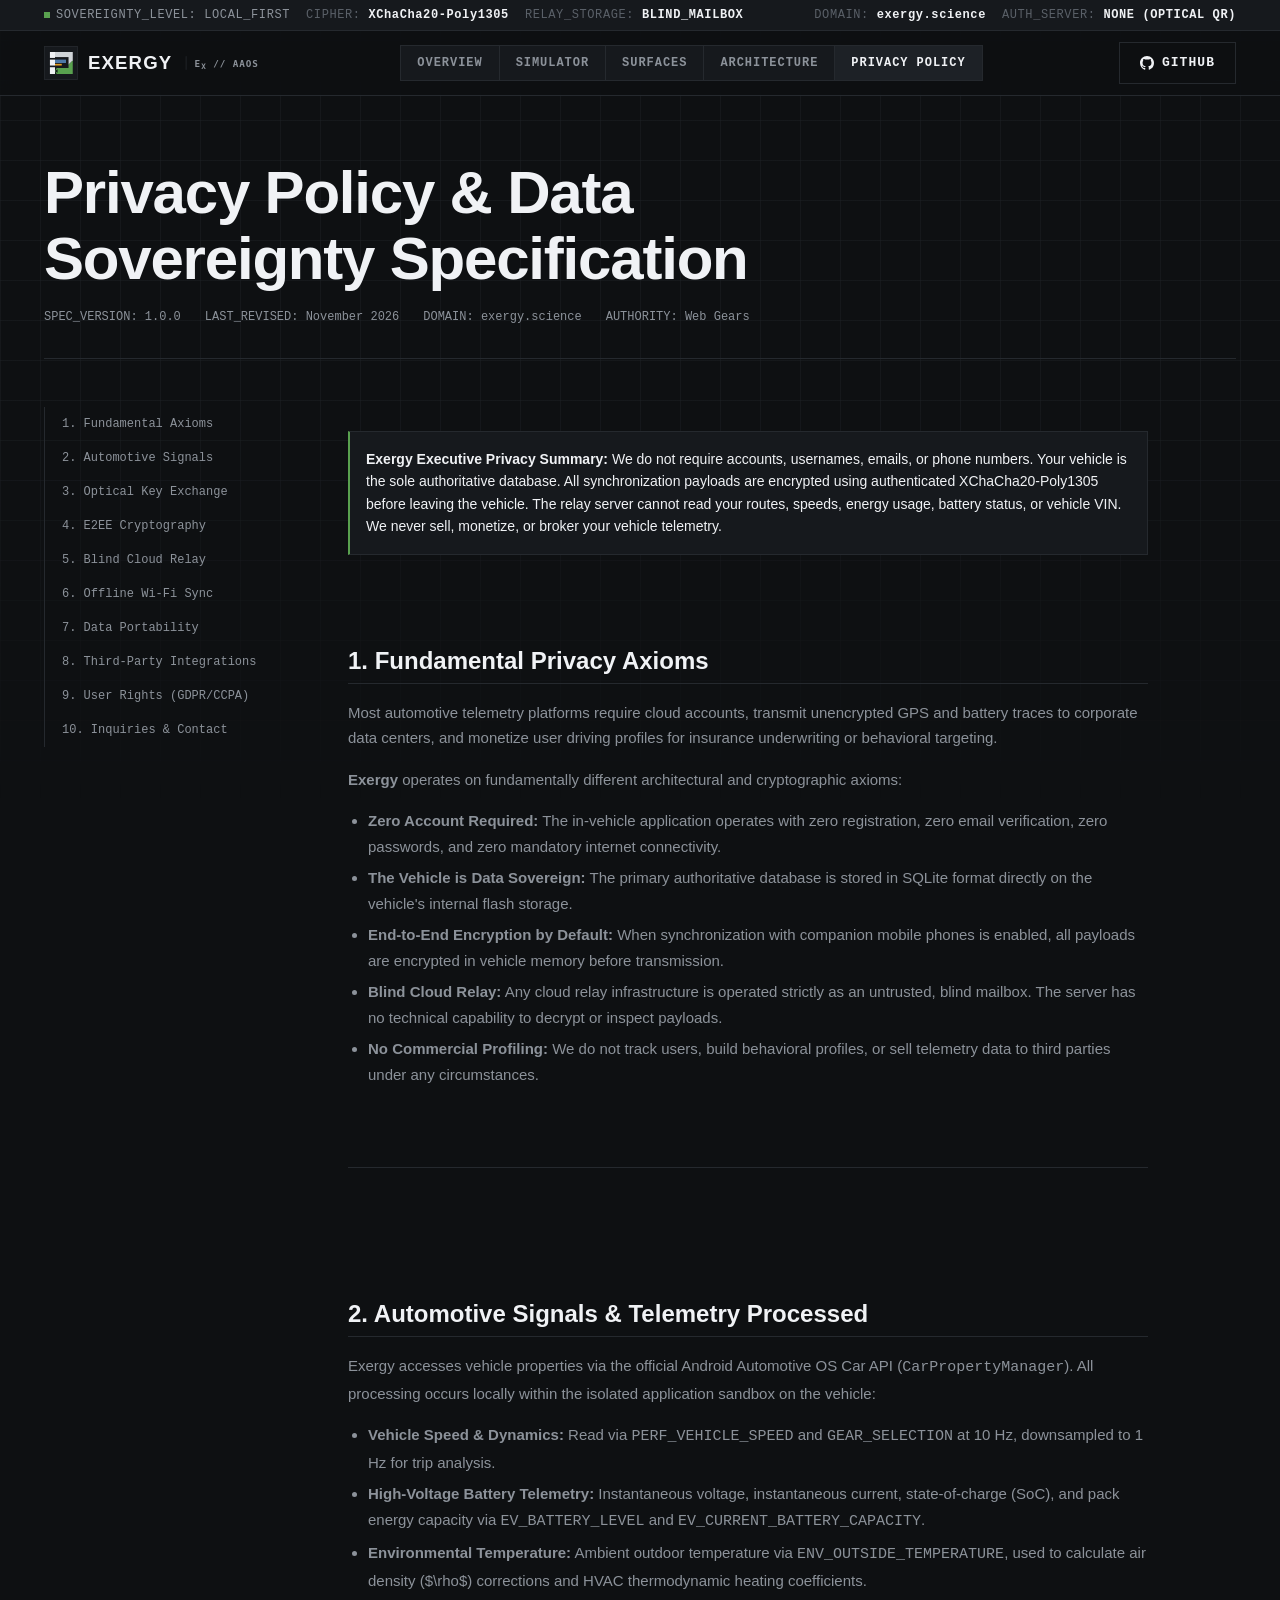
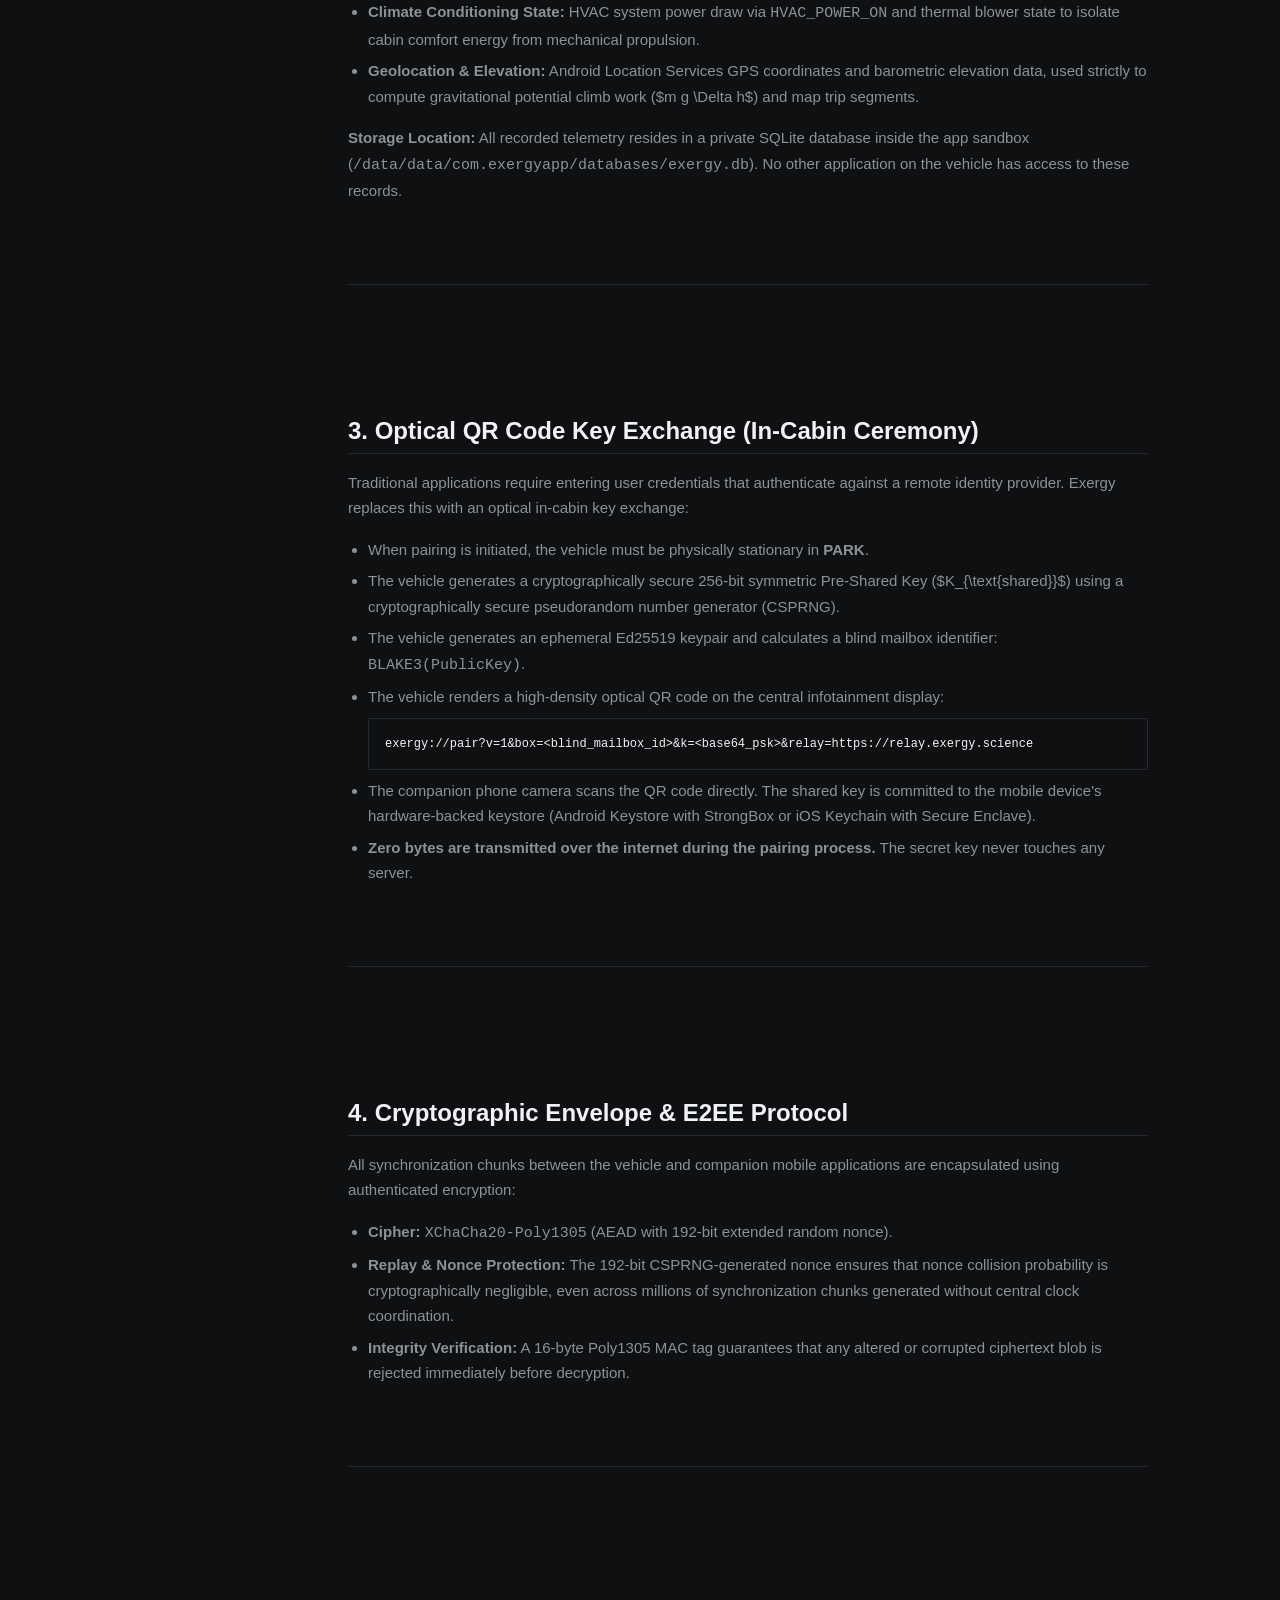
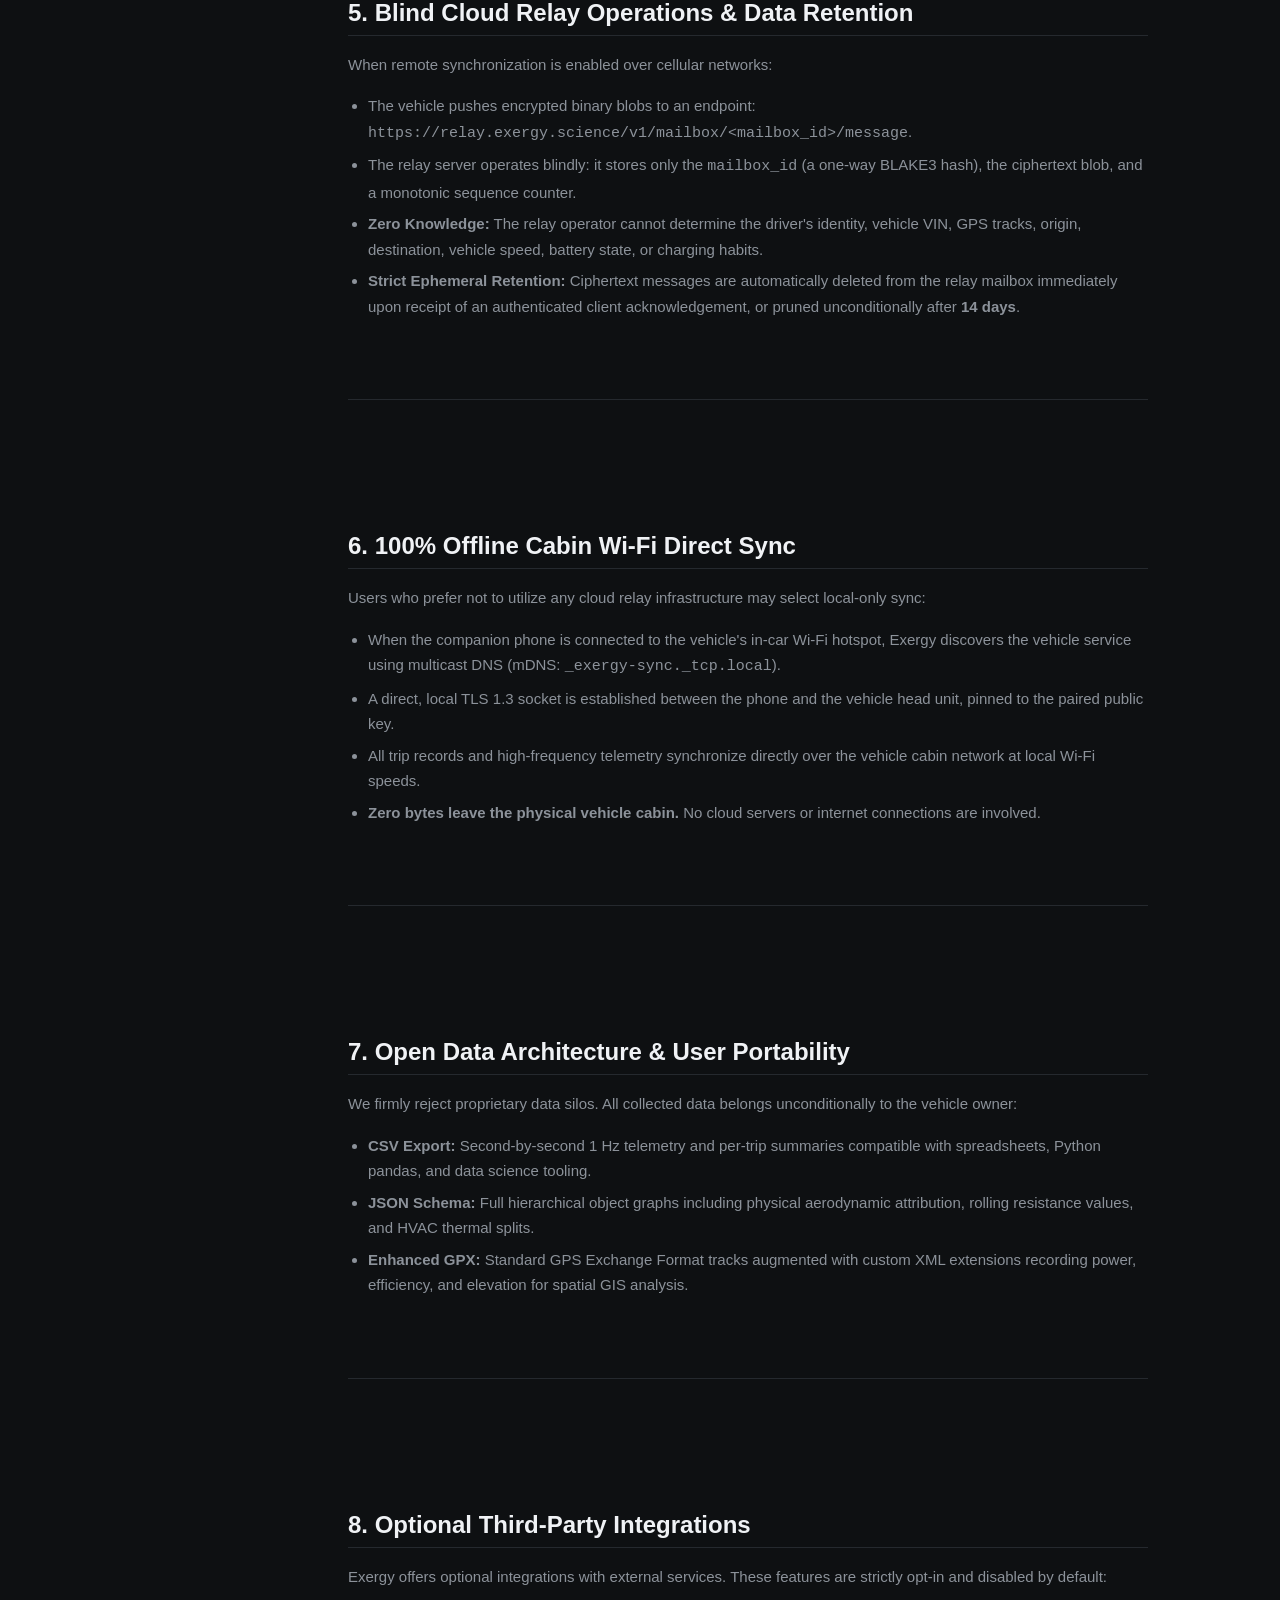
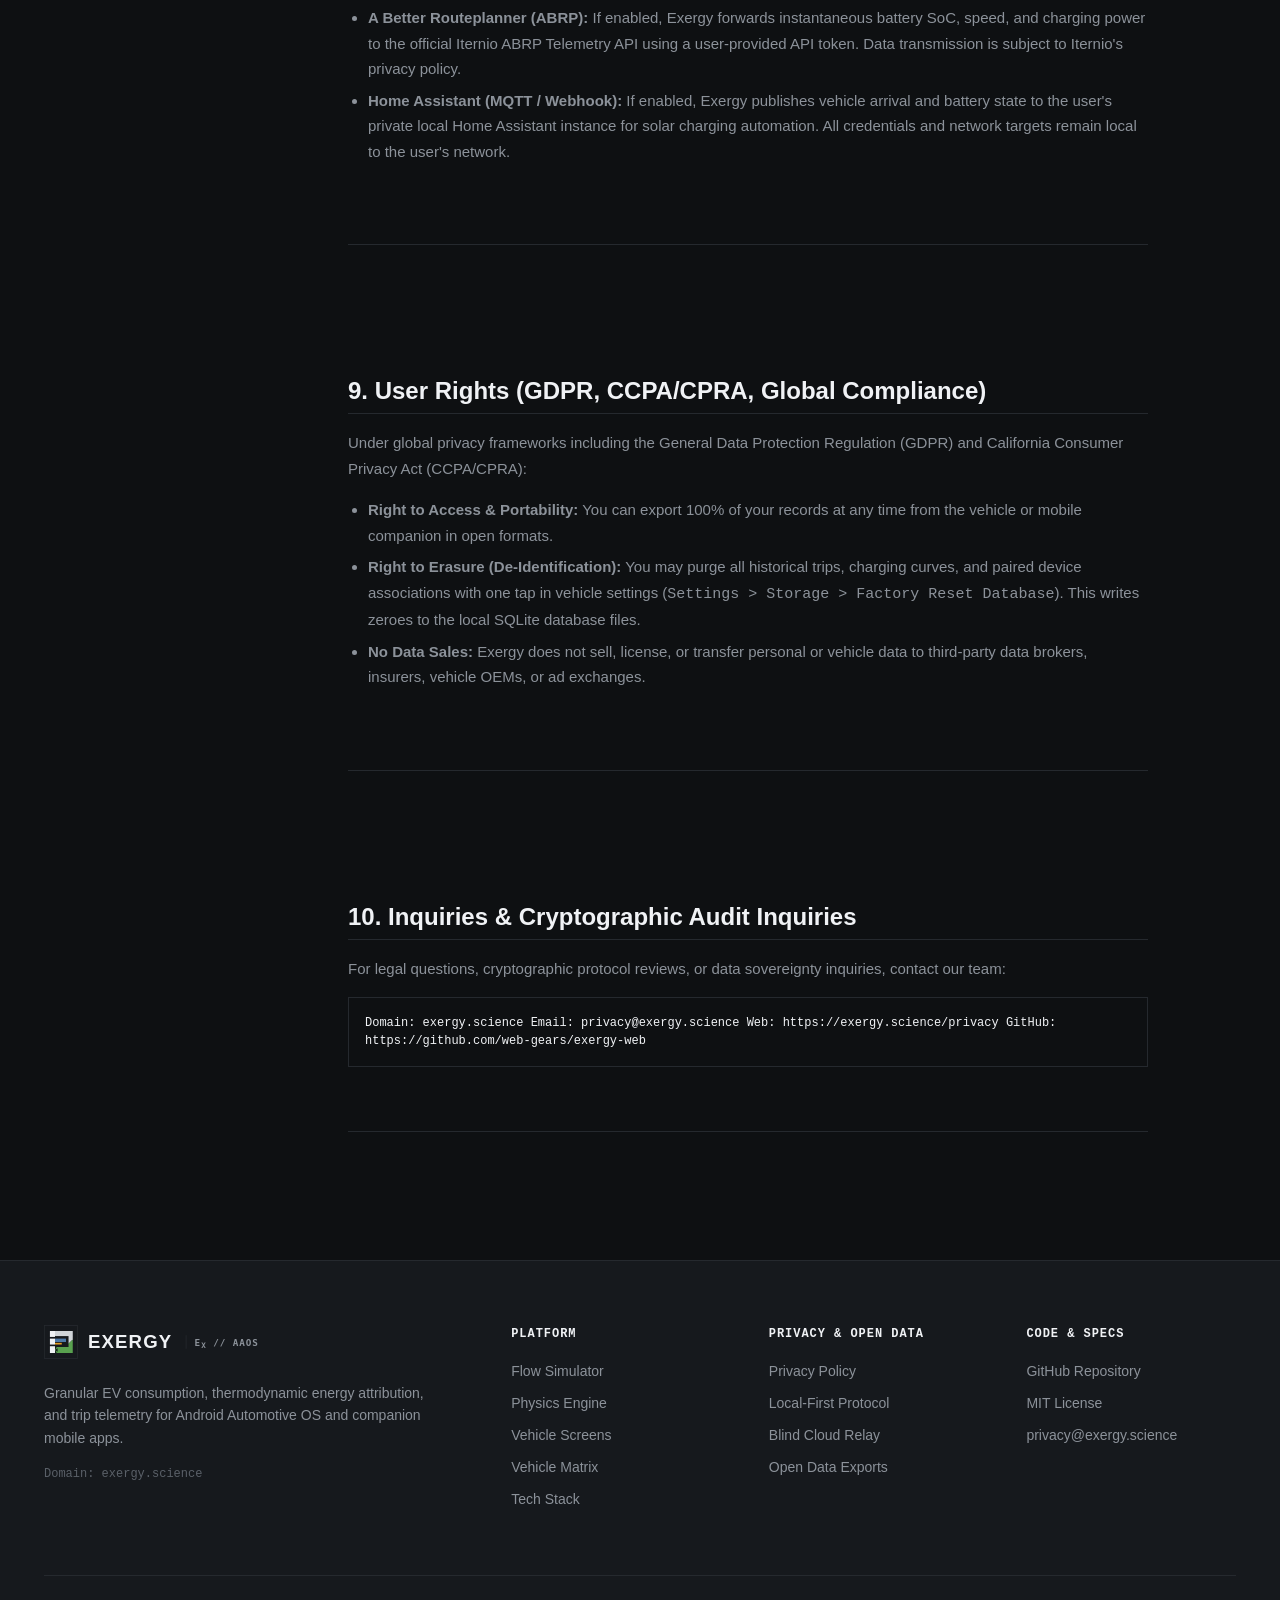
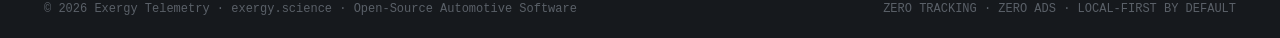
==== commit cbd6ad92: "deploy: update brand marks, HSTS security headers, and trigger vercel build" ====
--- a/privacy/index.html
+++ b/privacy/index.html
@@ -6,6 +6,8 @@
   <title>Privacy Policy — Exergy Telemetry (exergy.science)</title>
   <meta name="description" content="Official Privacy Policy and Zero-Knowledge Data Sovereignty Specification for Exergy EV telemetry on Android Automotive OS and companion mobile apps.">
   <link rel="canonical" href="https://exergy.science/privacy">
+  <meta name="deployment-target" content="vercel">
+  <meta name="deployment-version" content="1.0.1">
 
   <!-- Open Graph / Meta -->
   <meta property="og:type" content="article">
@@ -41,7 +43,7 @@
   <header class="site-header">
     <div class="container">
       <a href="/" class="logo-link" aria-label="Exergy Homepage">
-        <img src="/assets/logo.svg" alt="Exergy Logo" width="210" height="36">
+        <img src="/assets/logo.svg" alt="Exergy Logo" width="220" height="34">
       </a>
       
       <nav class="nav-links" aria-label="Main Navigation">
@@ -248,7 +250,7 @@
     <div class="container">
       <div class="footer-grid">
         <div class="footer-brand">
-          <img src="/assets/logo.svg" alt="Exergy" width="200" height="34">
+          <img src="/assets/logo.svg" alt="Exergy" width="220" height="34">
           <p>
             Granular EV consumption, thermodynamic energy attribution, and trip telemetry for Android Automotive OS and companion mobile apps.
           </p>
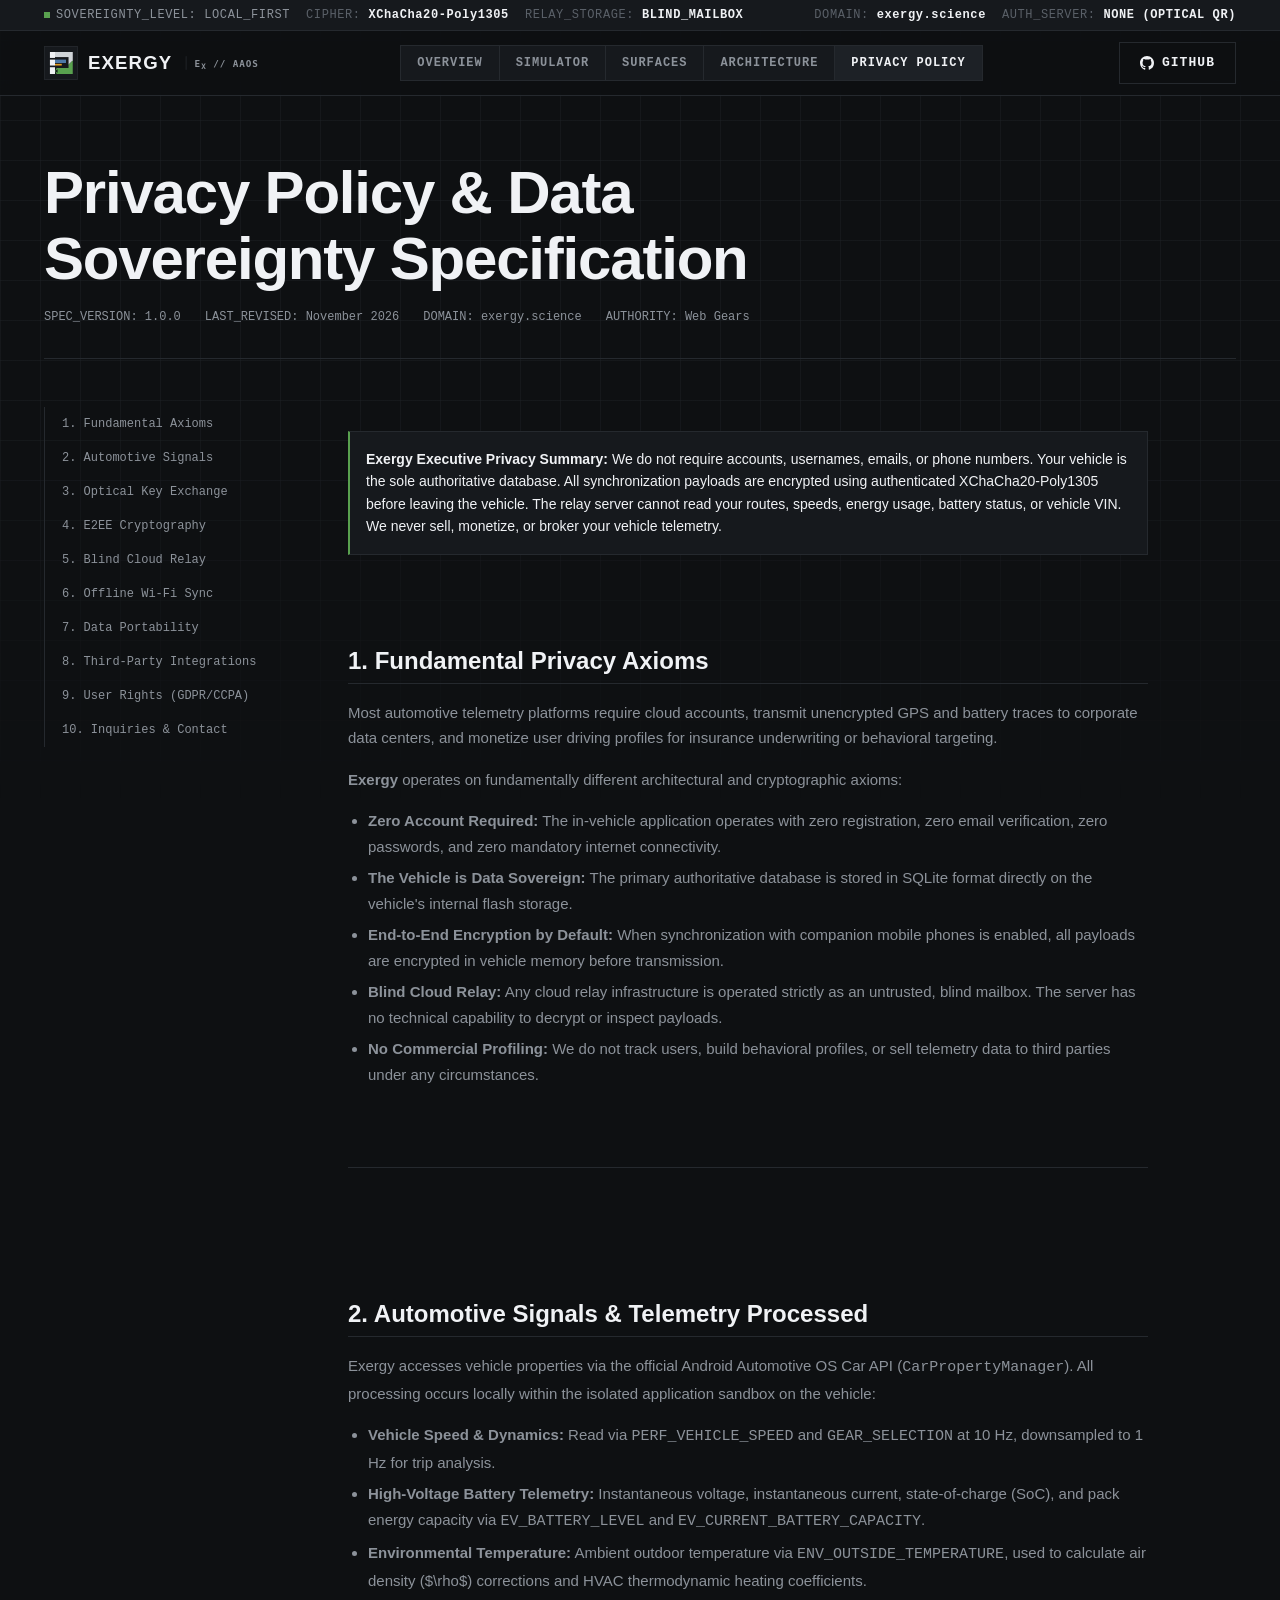
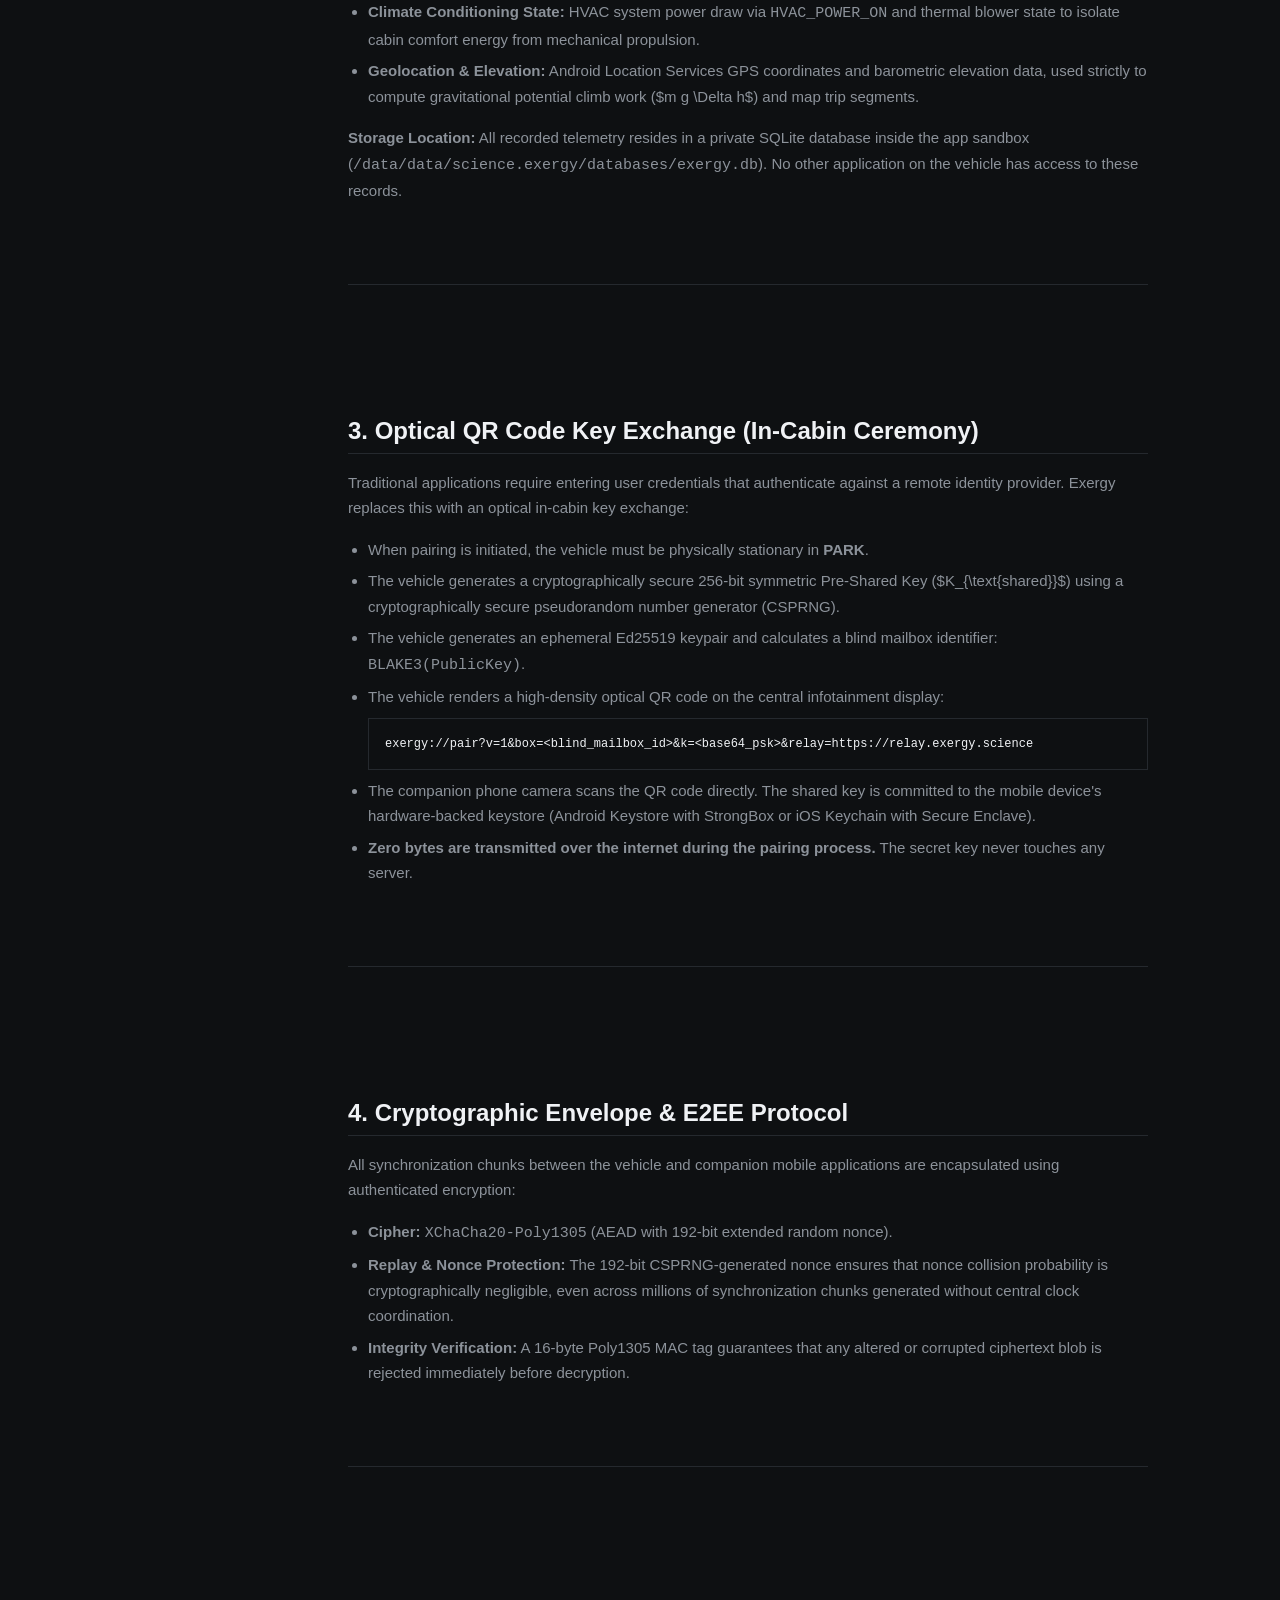
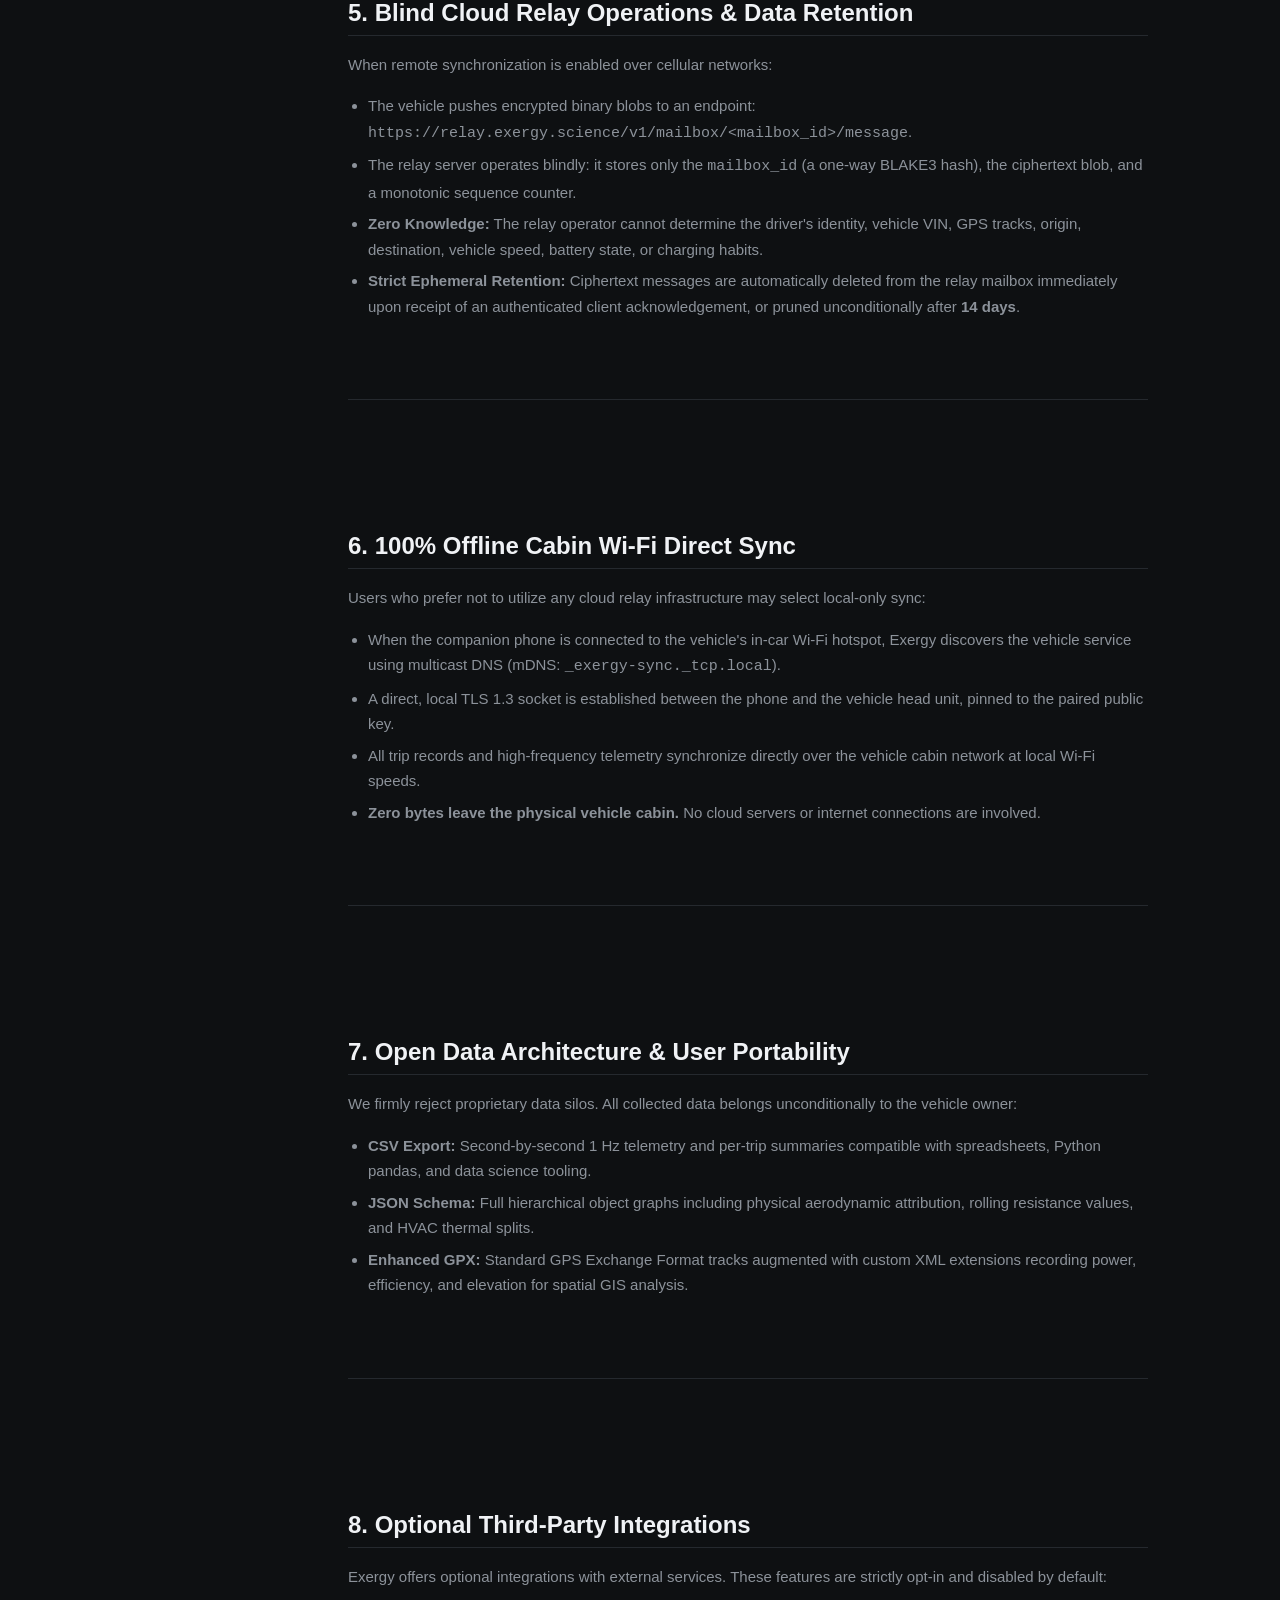
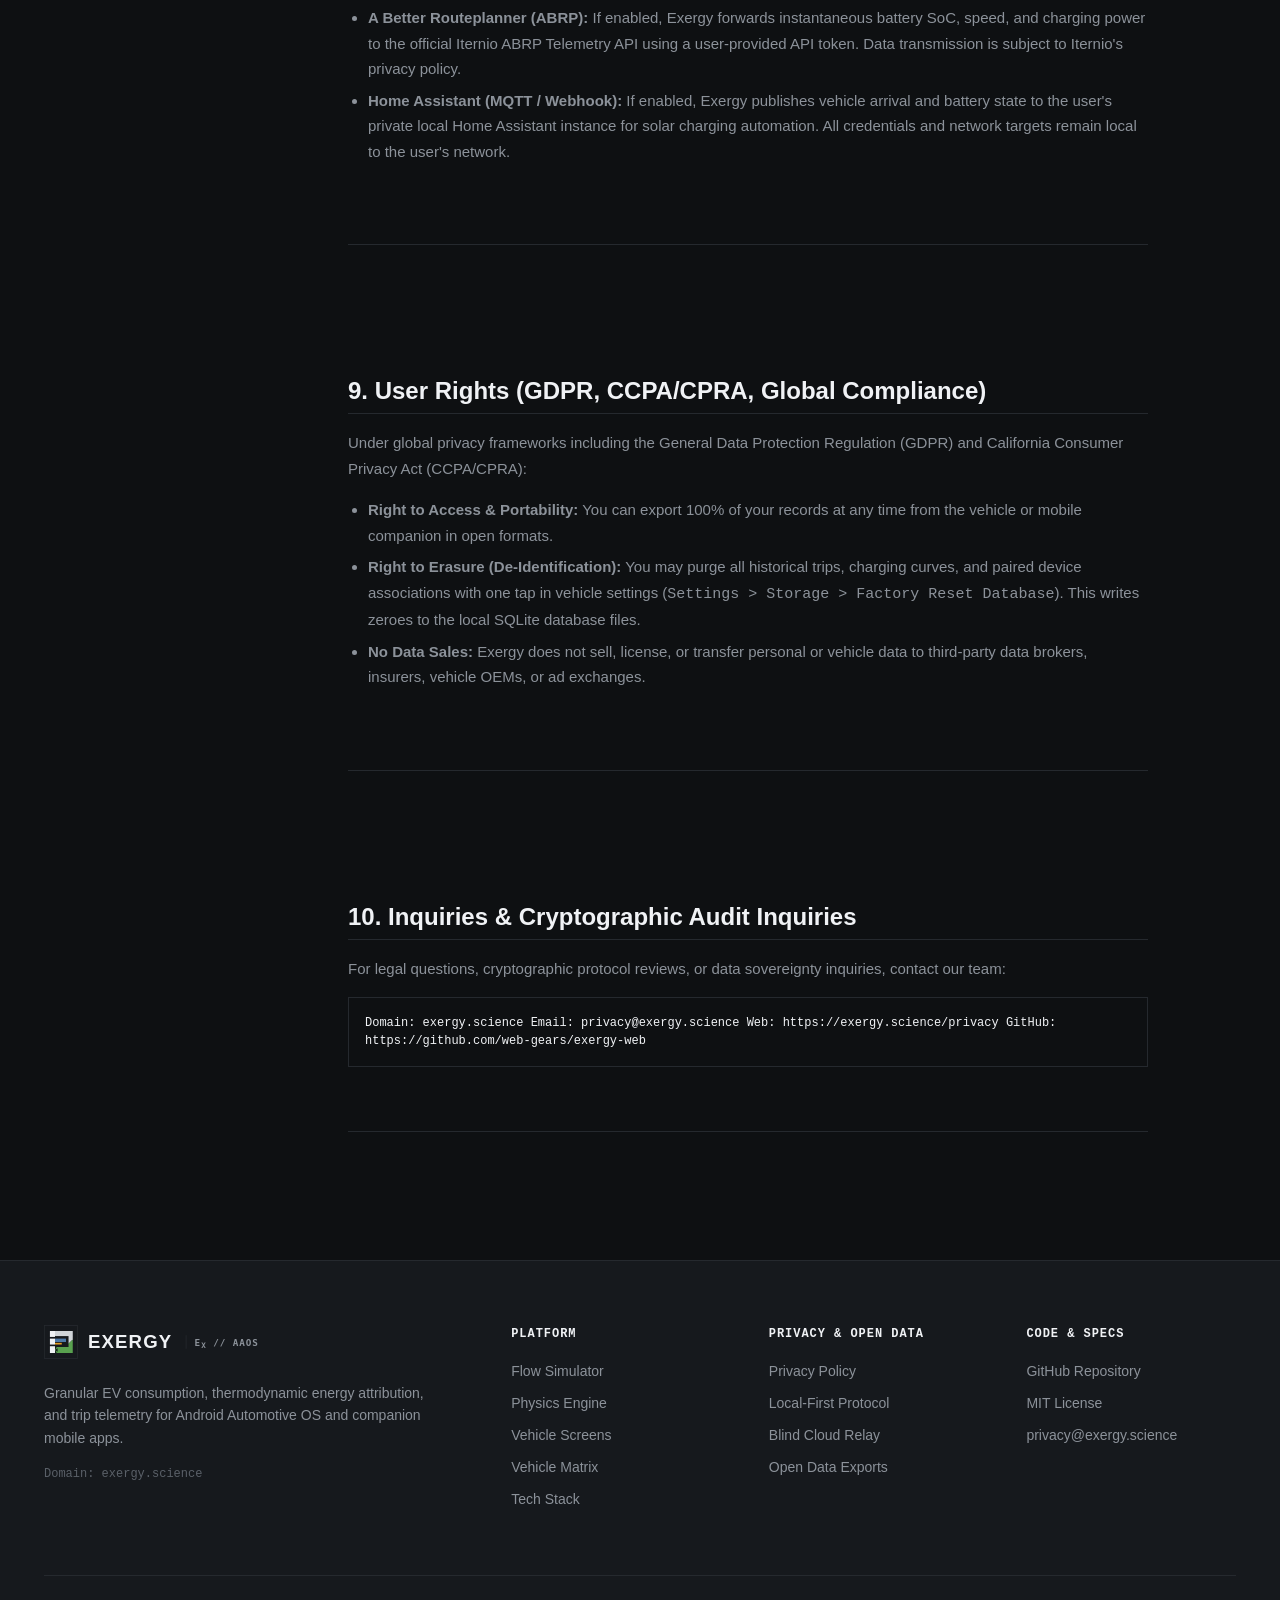
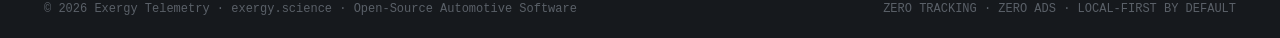
==== commit 89b6afba: "fix(assets): replace conceptual mocks with authentic high-res software UI screenshots" ====
--- a/privacy/index.html
+++ b/privacy/index.html
@@ -14,7 +14,7 @@
   <meta property="og:url" content="https://exergy.science/privacy">
   <meta property="og:title" content="Privacy Policy — Exergy Telemetry">
   <meta property="og:description" content="Local-first data sovereignty, zero-knowledge E2EE sync, and automotive telemetry privacy specification.">
-  <meta property="og:image" content="https://exergy.science/assets/images/flow-car.jpg">
+  <meta property="og:image" content="https://exergy.science/assets/images/flow-car.png">
 
   <link rel="icon" type="image/svg+xml" href="/assets/favicon.svg">
   <link rel="stylesheet" href="/assets/css/style.css">
@@ -135,7 +135,7 @@
               <li><strong>Geolocation &amp; Elevation:</strong> Android Location Services GPS coordinates and barometric elevation data, used strictly to compute gravitational potential climb work ($m g \Delta h$) and map trip segments.</li>
             </ul>
             <p>
-              <strong>Storage Location:</strong> All recorded telemetry resides in a private SQLite database inside the app sandbox (<code>/data/data/com.exergyapp/databases/exergy.db</code>). No other application on the vehicle has access to these records.
+              <strong>Storage Location:</strong> All recorded telemetry resides in a private SQLite database inside the app sandbox (<code>/data/data/science.exergy/databases/exergy.db</code>). No other application on the vehicle has access to these records.
             </p>
           </section>
 
